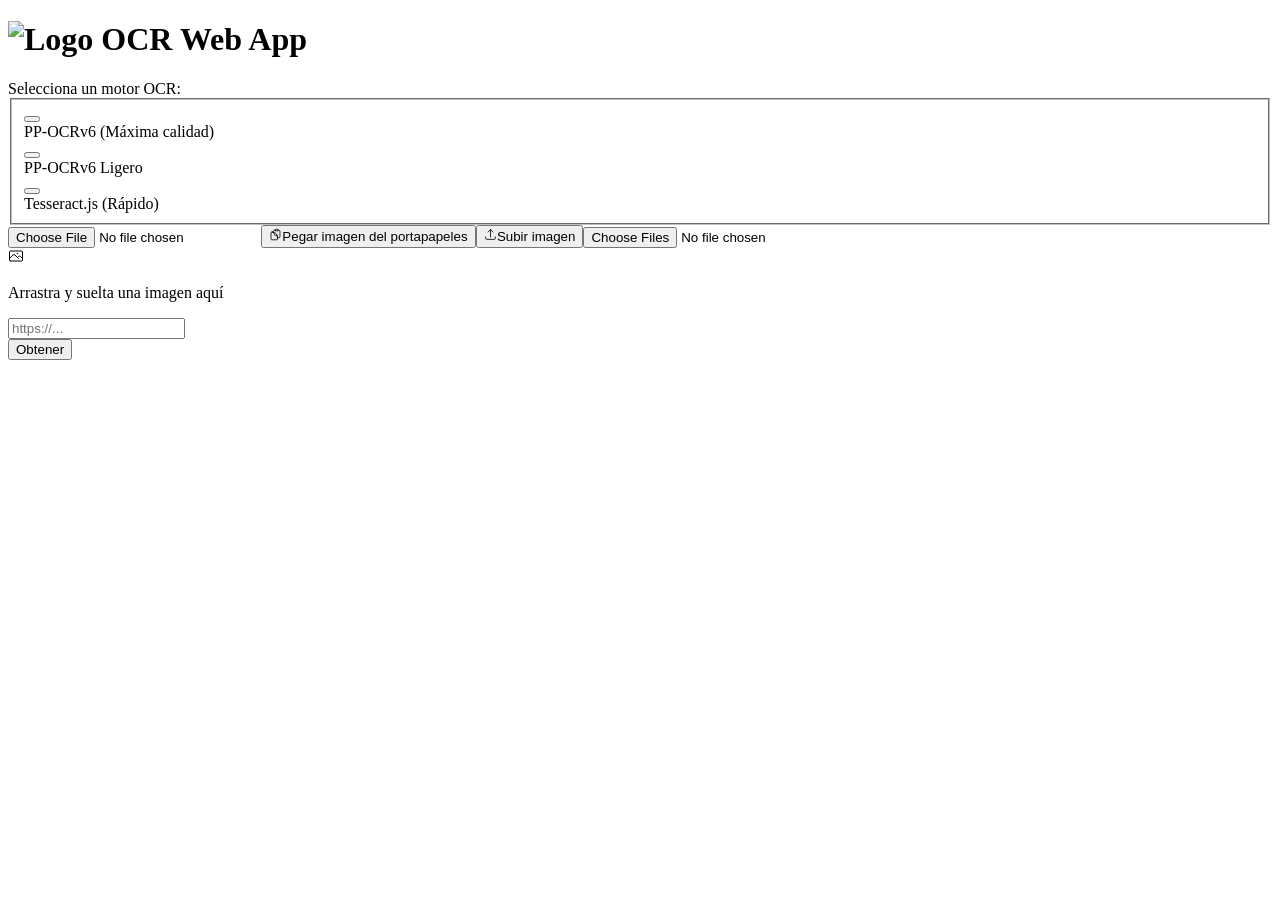
==== index.html @ 17b3560b "Update from https://github.com/abdell1999/ocr-web/commit/288d701971bbf01f6729f2c7553859d3b3ac3033" ====
<!DOCTYPE html><html  lang="es-ES" dir="ltr"><head><meta charset="utf-8"><meta name="viewport" content="width=device-width, initial-scale=1"><title>OCR Web App</title><script type="importmap">{"imports":{"#entry":"/ocr-web-public/_nuxt/Cq73gGht.js"}}</script><style id="nuxt-ui-colors">@layer theme {
  :root, :host {
  --ui-color-primary-50: var(--color-green-50, oklch(98.2% 0.018 155.826));
  --ui-color-primary-100: var(--color-green-100, oklch(96.2% 0.044 156.743));
  --ui-color-primary-200: var(--color-green-200, oklch(92.5% 0.084 155.995));
  --ui-color-primary-300: var(--color-green-300, oklch(87.1% 0.15 154.449));
  --ui-color-primary-400: var(--color-green-400, oklch(79.2% 0.209 151.711));
  --ui-color-primary-500: var(--color-green-500, oklch(72.3% 0.219 149.579));
  --ui-color-primary-600: var(--color-green-600, oklch(62.7% 0.194 149.214));
  --ui-color-primary-700: var(--color-green-700, oklch(52.7% 0.154 150.069));
  --ui-color-primary-800: var(--color-green-800, oklch(44.8% 0.119 151.328));
  --ui-color-primary-900: var(--color-green-900, oklch(39.3% 0.095 152.535));
  --ui-color-primary-950: var(--color-green-950, oklch(26.6% 0.065 152.934));
  --ui-color-secondary-50: var(--color-blue-50, oklch(97% 0.014 254.604));
  --ui-color-secondary-100: var(--color-blue-100, oklch(93.2% 0.032 255.585));
  --ui-color-secondary-200: var(--color-blue-200, oklch(88.2% 0.059 254.128));
  --ui-color-secondary-300: var(--color-blue-300, oklch(80.9% 0.105 251.813));
  --ui-color-secondary-400: var(--color-blue-400, oklch(70.7% 0.165 254.624));
  --ui-color-secondary-500: var(--color-blue-500, oklch(62.3% 0.214 259.815));
  --ui-color-secondary-600: var(--color-blue-600, oklch(54.6% 0.245 262.881));
  --ui-color-secondary-700: var(--color-blue-700, oklch(48.8% 0.243 264.376));
  --ui-color-secondary-800: var(--color-blue-800, oklch(42.4% 0.199 265.638));
  --ui-color-secondary-900: var(--color-blue-900, oklch(37.9% 0.146 265.522));
  --ui-color-secondary-950: var(--color-blue-950, oklch(28.2% 0.091 267.935));
  --ui-color-success-50: var(--color-green-50, oklch(98.2% 0.018 155.826));
  --ui-color-success-100: var(--color-green-100, oklch(96.2% 0.044 156.743));
  --ui-color-success-200: var(--color-green-200, oklch(92.5% 0.084 155.995));
  --ui-color-success-300: var(--color-green-300, oklch(87.1% 0.15 154.449));
  --ui-color-success-400: var(--color-green-400, oklch(79.2% 0.209 151.711));
  --ui-color-success-500: var(--color-green-500, oklch(72.3% 0.219 149.579));
  --ui-color-success-600: var(--color-green-600, oklch(62.7% 0.194 149.214));
  --ui-color-success-700: var(--color-green-700, oklch(52.7% 0.154 150.069));
  --ui-color-success-800: var(--color-green-800, oklch(44.8% 0.119 151.328));
  --ui-color-success-900: var(--color-green-900, oklch(39.3% 0.095 152.535));
  --ui-color-success-950: var(--color-green-950, oklch(26.6% 0.065 152.934));
  --ui-color-info-50: var(--color-blue-50, oklch(97% 0.014 254.604));
  --ui-color-info-100: var(--color-blue-100, oklch(93.2% 0.032 255.585));
  --ui-color-info-200: var(--color-blue-200, oklch(88.2% 0.059 254.128));
  --ui-color-info-300: var(--color-blue-300, oklch(80.9% 0.105 251.813));
  --ui-color-info-400: var(--color-blue-400, oklch(70.7% 0.165 254.624));
  --ui-color-info-500: var(--color-blue-500, oklch(62.3% 0.214 259.815));
  --ui-color-info-600: var(--color-blue-600, oklch(54.6% 0.245 262.881));
  --ui-color-info-700: var(--color-blue-700, oklch(48.8% 0.243 264.376));
  --ui-color-info-800: var(--color-blue-800, oklch(42.4% 0.199 265.638));
  --ui-color-info-900: var(--color-blue-900, oklch(37.9% 0.146 265.522));
  --ui-color-info-950: var(--color-blue-950, oklch(28.2% 0.091 267.935));
  --ui-color-warning-50: var(--color-yellow-50, oklch(98.7% 0.026 102.212));
  --ui-color-warning-100: var(--color-yellow-100, oklch(97.3% 0.071 103.193));
  --ui-color-warning-200: var(--color-yellow-200, oklch(94.5% 0.129 101.54));
  --ui-color-warning-300: var(--color-yellow-300, oklch(90.5% 0.182 98.111));
  --ui-color-warning-400: var(--color-yellow-400, oklch(85.2% 0.199 91.936));
  --ui-color-warning-500: var(--color-yellow-500, oklch(79.5% 0.184 86.047));
  --ui-color-warning-600: var(--color-yellow-600, oklch(68.1% 0.162 75.834));
  --ui-color-warning-700: var(--color-yellow-700, oklch(55.4% 0.135 66.442));
  --ui-color-warning-800: var(--color-yellow-800, oklch(47.6% 0.114 61.907));
  --ui-color-warning-900: var(--color-yellow-900, oklch(42.1% 0.095 57.708));
  --ui-color-warning-950: var(--color-yellow-950, oklch(28.6% 0.066 53.813));
  --ui-color-error-50: var(--color-red-50, oklch(97.1% 0.013 17.38));
  --ui-color-error-100: var(--color-red-100, oklch(93.6% 0.032 17.717));
  --ui-color-error-200: var(--color-red-200, oklch(88.5% 0.062 18.334));
  --ui-color-error-300: var(--color-red-300, oklch(80.8% 0.114 19.571));
  --ui-color-error-400: var(--color-red-400, oklch(70.4% 0.191 22.216));
  --ui-color-error-500: var(--color-red-500, oklch(63.7% 0.237 25.331));
  --ui-color-error-600: var(--color-red-600, oklch(57.7% 0.245 27.325));
  --ui-color-error-700: var(--color-red-700, oklch(50.5% 0.213 27.518));
  --ui-color-error-800: var(--color-red-800, oklch(44.4% 0.177 26.899));
  --ui-color-error-900: var(--color-red-900, oklch(39.6% 0.141 25.723));
  --ui-color-error-950: var(--color-red-950, oklch(25.8% 0.092 26.042));
  --ui-color-neutral-50: var(--color-slate-50, oklch(98.4% 0.003 247.858));
  --ui-color-neutral-100: var(--color-slate-100, oklch(96.8% 0.007 247.896));
  --ui-color-neutral-200: var(--color-slate-200, oklch(92.9% 0.013 255.508));
  --ui-color-neutral-300: var(--color-slate-300, oklch(86.9% 0.022 252.894));
  --ui-color-neutral-400: var(--color-slate-400, oklch(70.4% 0.04 256.788));
  --ui-color-neutral-500: var(--color-slate-500, oklch(55.4% 0.046 257.417));
  --ui-color-neutral-600: var(--color-slate-600, oklch(44.6% 0.043 257.281));
  --ui-color-neutral-700: var(--color-slate-700, oklch(37.2% 0.044 257.287));
  --ui-color-neutral-800: var(--color-slate-800, oklch(27.9% 0.041 260.031));
  --ui-color-neutral-900: var(--color-slate-900, oklch(20.8% 0.042 265.755));
  --ui-color-neutral-950: var(--color-slate-950, oklch(12.9% 0.042 264.695));
  }
  :root, :host, .light {
  --ui-primary: var(--ui-color-primary-500);
  --ui-secondary: var(--ui-color-secondary-500);
  --ui-success: var(--ui-color-success-500);
  --ui-info: var(--ui-color-info-500);
  --ui-warning: var(--ui-color-warning-500);
  --ui-error: var(--ui-color-error-500);
  }
  .dark {
  --ui-primary: var(--ui-color-primary-400);
  --ui-secondary: var(--ui-color-secondary-400);
  --ui-success: var(--ui-color-success-400);
  --ui-info: var(--ui-color-info-400);
  --ui-warning: var(--ui-color-warning-400);
  --ui-error: var(--ui-color-error-400);
  }
}</style><link rel="stylesheet" href="/ocr-web-public/_nuxt/entry.HiDneKQ0.css" crossorigin><style>@layer base {:where(.i-heroicons\:arrow-up-tray){display:inline-block;width:1em;height:1em;background-color:currentColor;-webkit-mask-image:var(--svg);mask-image:var(--svg);-webkit-mask-repeat:no-repeat;mask-repeat:no-repeat;-webkit-mask-size:100% 100%;mask-size:100% 100%;--svg:url("data:image/svg+xml,%3Csvg xmlns='http://www.w3.org/2000/svg' viewBox='0 0 24 24' width='24' height='24'%3E%3Cpath fill='none' stroke='black' stroke-linecap='round' stroke-linejoin='round' stroke-width='1.5' d='M3 16.5v2.25A2.25 2.25 0 0 0 5.25 21h13.5A2.25 2.25 0 0 0 21 18.75V16.5m-13.5-9L12 3m0 0l4.5 4.5M12 3v13.5'/%3E%3C/svg%3E")}:where(.i-heroicons\:clipboard-document){display:inline-block;width:1em;height:1em;background-color:currentColor;-webkit-mask-image:var(--svg);mask-image:var(--svg);-webkit-mask-repeat:no-repeat;mask-repeat:no-repeat;-webkit-mask-size:100% 100%;mask-size:100% 100%;--svg:url("data:image/svg+xml,%3Csvg xmlns='http://www.w3.org/2000/svg' viewBox='0 0 24 24' width='24' height='24'%3E%3Cpath fill='none' stroke='black' stroke-linecap='round' stroke-linejoin='round' stroke-width='1.5' d='M8.25 7.5V6.108c0-1.135.845-2.098 1.976-2.192q.56-.045 1.124-.08M15.75 18H18a2.25 2.25 0 0 0 2.25-2.25V6.108c0-1.135-.845-2.098-1.976-2.192a48 48 0 0 0-1.123-.08M15.75 18.75v-1.875a3.375 3.375 0 0 0-3.375-3.375h-1.5a1.125 1.125 0 0 1-1.125-1.125v-1.5A3.375 3.375 0 0 0 6.375 7.5H5.25m11.9-3.664A2.25 2.25 0 0 0 15 2.25h-1.5a2.25 2.25 0 0 0-2.15 1.586m5.8 0q.099.316.1.664v.75h-6V4.5q.001-.348.1-.664M6.75 7.5H4.875c-.621 0-1.125.504-1.125 1.125v12c0 .621.504 1.125 1.125 1.125h9.75c.621 0 1.125-.504 1.125-1.125V16.5a9 9 0 0 0-9-9'/%3E%3C/svg%3E")}:where(.i-heroicons\:photo){display:inline-block;width:1em;height:1em;background-color:currentColor;-webkit-mask-image:var(--svg);mask-image:var(--svg);-webkit-mask-repeat:no-repeat;mask-repeat:no-repeat;-webkit-mask-size:100% 100%;mask-size:100% 100%;--svg:url("data:image/svg+xml,%3Csvg xmlns='http://www.w3.org/2000/svg' viewBox='0 0 24 24' width='24' height='24'%3E%3Cpath fill='none' stroke='black' stroke-linecap='round' stroke-linejoin='round' stroke-width='1.5' d='m2.25 15.75l5.159-5.159a2.25 2.25 0 0 1 3.182 0l5.159 5.159m-1.5-1.5l1.409-1.409a2.25 2.25 0 0 1 3.182 0l2.909 2.909m-18 3.75h16.5a1.5 1.5 0 0 0 1.5-1.5V6a1.5 1.5 0 0 0-1.5-1.5H3.75A1.5 1.5 0 0 0 2.25 6v12a1.5 1.5 0 0 0 1.5 1.5m10.5-11.25h.008v.008h-.008zm.375 0a.375.375 0 1 1-.75 0a.375.375 0 0 1 .75 0'/%3E%3C/svg%3E")}}</style><link rel="preload" as="fetch" crossorigin="anonymous" href="/ocr-web-public/_payload.json?_b=82bf85e3-f206-4c49-b648-7a4a2a0f5233"><link rel="modulepreload" as="script" crossorigin href="/ocr-web-public/_nuxt/Cq73gGht.js"><link rel="modulepreload" as="script" crossorigin href="/ocr-web-public/_nuxt/D2-Bz85G.js"><link rel="modulepreload" as="script" crossorigin href="/ocr-web-public/_nuxt/BePqDtZM.js"><link rel="modulepreload" as="script" crossorigin href="/ocr-web-public/_nuxt/eaDoUSJw.js"><link rel="modulepreload" as="script" crossorigin href="/ocr-web-public/_nuxt/C0FnF6B9.js"><link rel="modulepreload" as="script" crossorigin href="/ocr-web-public/_nuxt/DvbIxpNN.js"><link rel="modulepreload" as="script" crossorigin href="/ocr-web-public/_nuxt/Cii4BlCu.js"><link rel="modulepreload" as="script" crossorigin href="/ocr-web-public/_nuxt/PB6IDztH.js"><link rel="modulepreload" as="script" crossorigin href="/ocr-web-public/_nuxt/BtoM5-1T.js"><link rel="modulepreload" as="script" crossorigin href="/ocr-web-public/_nuxt/Bc5gin-v.js"><link rel="modulepreload" as="script" crossorigin href="/ocr-web-public/_nuxt/CXGaS_dF.js"><link rel="modulepreload" as="script" crossorigin href="/ocr-web-public/_nuxt/Calxo17-.js"><link rel="modulepreload" as="script" crossorigin href="/ocr-web-public/_nuxt/DeAyeWXD.js"><link rel="modulepreload" as="script" crossorigin href="/ocr-web-public/_nuxt/Bd-dz0xI.js"><link rel="modulepreload" as="script" crossorigin href="/ocr-web-public/_nuxt/BspV3ws1.js"><link rel="modulepreload" as="script" crossorigin href="/ocr-web-public/_nuxt/BpyJS998.js"><script type="module" src="/ocr-web-public/_nuxt/Cq73gGht.js" crossorigin></script><link rel="prefetch" as="script" crossorigin href="/ocr-web-public/_nuxt/Bd17z0YL.js"><link rel="prefetch" as="script" crossorigin href="/ocr-web-public/_nuxt/sedZ4vvO.js"><link rel="prefetch" as="script" crossorigin href="/ocr-web-public/_nuxt/BDNMzG2s.js"><link rel="prefetch" as="script" crossorigin href="/ocr-web-public/_nuxt/DJ9-eot_.js"><link rel="prefetch" as="script" crossorigin href="/ocr-web-public/_nuxt/Dd1vPuSX.js"><link rel="prefetch" as="script" crossorigin href="/ocr-web-public/_nuxt/BLd0i6Uh.js"><meta name="theme-color" content="#ffffff" media="(prefers-color-scheme: light)"><meta name="theme-color" content="#111827" media="(prefers-color-scheme: dark)"><link rel="icon" type="image/x-icon" href="/ocr-web-public/favicon.ico"><meta property="og:title" content="OCR Web App - Free Client-Side OCR"><meta name="description" content="Extract text from images locally in your browser. Supports multiple languages, Tesseract.js, and PaddleOCR. No data ever leaves your device."><meta property="og:description" content="Extract text from images locally in your browser. Supports multiple languages, Tesseract.js, and PaddleOCR. Privacy-focused OCR tool."><meta property="og:image" content="/pwa-512x512.png"><meta name="twitter:card" content="summary_large_image"><link rel="manifest" href="/ocr-web-public/manifest.webmanifest"><script>"use strict";(()=>{const o=window,e=document.documentElement,c=["dark","light"],s=getStorageValue("localStorage","nuxt-color-mode")||"system";let r=s==="system"?f():s;const l=e.getAttribute("data-color-mode-forced");l&&(r=l),i(r),o["__NUXT_COLOR_MODE__"]={preference:s,value:r,getColorScheme:f,addColorScheme:i,removeColorScheme:d};function i(t){const a=""+t+"",n="";e.classList?e.classList.add(a):e.className+=" "+a,n&&e.setAttribute("data-"+n,t)}function d(t){const a=""+t+"",n="";e.classList?e.classList.remove(a):e.className=e.className.replace(new RegExp(a,"g"),""),n&&e.removeAttribute("data-"+n)}function u(t){return o.matchMedia("(prefers-color-scheme"+t+")")}function f(){if(o.matchMedia&&u("").media!=="not all"){for(const t of c)if(u(":"+t).matches)return t}return"light"}})();function getStorageValue(o,e){switch(o){case"localStorage":try{return window.localStorage.getItem(e)}catch{return null}case"sessionStorage":try{return window.sessionStorage.getItem(e)}catch{return null}case"cookie":try{return getCookie(e)}catch{return null}default:return null}}function getCookie(o){const c=("; "+window.document.cookie).split("; "+o+"=");if(c.length===2){const s=c.pop();return s?s.split(";").shift():null}}</script></head><body><div id="__nuxt" class="isolate"><!--[--><!--[--><!--[--><!--[--><!--[--><!----><div class="sr-only"><div role="status" aria-live="polite" aria-atomic="true" data-testid="live-polite"></div><div role="alert" aria-live="assertive" aria-atomic="true" data-testid="live-assertive"></div></div><div class="min-h-screen bg-white dark:bg-gray-900 text-gray-900 dark:text-white transition-colors duration-200"><header class="border-b border-gray-200 dark:border-gray-800"><div class="w-full max-w-(--ui-container) mx-auto px-4 sm:px-6 lg:px-8 h-16 flex items-center justify-between"><!--[--><h1 class="text-xl font-bold flex items-center gap-2"><img src="/ocr-web-public/favicon.ico" alt="Logo" class="w-6 h-6 object-contain"> OCR Web App</h1><div class="flex items-center gap-2"><span></span><!--[--><div class="w-8 h-8"></div><!--]--></div><!--]--></div></header><main class="py-8"><div class="w-full px-4 sm:px-6 lg:px-8 max-w-3xl mx-auto"><!--[--><!--[--><div class="space-y-6"><div data-slot="root" class="rounded-lg overflow-hidden bg-default ring ring-default divide-y divide-default"><!----><div data-slot="body" class="p-4 sm:p-6"><!--[--><div class="flex flex-col gap-4 mb-4"><div><label id="ocr-engine-label" class="block text-sm font-medium mb-1">Selecciona un motor OCR:</label><div id="v-1-0" data-slot="root" class="relative" aria-labelledby="ocr-engine-label" tabindex="-1" data-orientation="vertical" dir="ltr" style="outline:none;" role="radiogroup" aria-orientation="vertical" aria-required="false"><!--[--><fieldset data-slot="fieldset" class="flex gap-x-2 flex-col gap-y-1"><!----><!--[--><div data-slot="item" class="flex items-start flex-row text-sm"><div data-slot="container" class="flex items-center h-5"><!--[--><button id="v-1-0:ppocr-small" role="radio" type="button" aria-checked="true" data-state="checked" value="ppocr-small" data-reka-collection-item tabindex="-1" data-orientation="vertical" data-active data-slot="base" class="rounded-full ring ring-inset ring-accented overflow-hidden focus-visible:outline-3 outline-primary/25 focus-visible:ring-primary size-4"><!--[--><!--[--><span data-state="checked" data-slot="indicator" class="flex items-center justify-center size-full after:bg-default after:rounded-full bg-primary after:size-1.5"><!--[--><!--]--></span><!--]--><!--]--></button><!--v-if--><!--]--></div><div data-slot="wrapper" class="w-full ms-2"><label for="v-1-0:ppocr-small" data-slot="label" class="block font-medium text-default"><!--[--><!--[-->PP-OCRv6 (Máxima calidad)<!--]--><!--]--></label><!----></div></div><div data-slot="item" class="flex items-start flex-row text-sm"><div data-slot="container" class="flex items-center h-5"><!--[--><button id="v-1-0:ppocr-tiny" role="radio" type="button" aria-checked="false" data-state="unchecked" value="ppocr-tiny" data-reka-collection-item tabindex="-1" data-orientation="vertical" data-slot="base" class="rounded-full ring ring-inset ring-accented overflow-hidden focus-visible:outline-3 outline-primary/25 focus-visible:ring-primary size-4"><!--[--><!--[--><!----><!--]--><!--]--></button><!--v-if--><!--]--></div><div data-slot="wrapper" class="w-full ms-2"><label for="v-1-0:ppocr-tiny" data-slot="label" class="block font-medium text-default"><!--[--><!--[-->PP-OCRv6 Ligero<!--]--><!--]--></label><!----></div></div><div data-slot="item" class="flex items-start flex-row text-sm"><div data-slot="container" class="flex items-center h-5"><!--[--><button id="v-1-0:tesseract" role="radio" type="button" aria-checked="false" data-state="unchecked" value="tesseract" data-reka-collection-item tabindex="-1" data-orientation="vertical" data-slot="base" class="rounded-full ring ring-inset ring-accented overflow-hidden focus-visible:outline-3 outline-primary/25 focus-visible:ring-primary size-4"><!--[--><!--[--><!----><!--]--><!--]--></button><!--v-if--><!--]--></div><div data-slot="wrapper" class="w-full ms-2"><label for="v-1-0:tesseract" data-slot="label" class="block font-medium text-default"><!--[--><!--[-->Tesseract.js (Rápido)<!--]--><!--]--></label><!----></div></div><!--]--></fieldset><!--]--><!--v-if--></div><!----></div><!----></div><div class="flex flex-col gap-4"><div class="flex flex-wrap gap-2"><span></span><input type="file" class="hidden" accept="image/*" capture="environment" tabindex="-1" aria-hidden="true"><button type="button" data-slot="base" class="rounded-md font-medium inline-flex items-center disabled:cursor-not-allowed aria-disabled:cursor-not-allowed disabled:opacity-75 aria-disabled:opacity-75 transition-colors px-2.5 py-1.5 text-sm gap-1.5 text-inverted bg-primary hover:bg-primary/75 active:bg-primary/75 disabled:bg-primary aria-disabled:bg-primary outline-primary/25 focus-visible:outline-3"><!--[--><!--[--><span class="iconify i-heroicons:clipboard-document shrink-0 size-5" aria-hidden="true" style="" data-slot="leadingIcon"></span><!--]--><!--[-->Pegar imagen del portapapeles<!--]--><!--[--><!----><!--]--><!--]--></button><button type="button" data-slot="base" class="rounded-md font-medium inline-flex items-center disabled:cursor-not-allowed aria-disabled:cursor-not-allowed disabled:opacity-75 aria-disabled:opacity-75 transition-colors px-2.5 py-1.5 text-sm gap-1.5"><!--[--><!--[--><span class="iconify i-heroicons:arrow-up-tray shrink-0 size-5" aria-hidden="true" style="" data-slot="leadingIcon"></span><!--]--><!--[-->Subir imagen<!--]--><!--[--><!----><!--]--><!--]--></button><input type="file" data-testid="file-input" class="hidden" accept="image/*,application/pdf" multiple></div><div class="border-2 border-dashed border-gray-300 dark:border-gray-700 rounded-lg p-8 text-center cursor-pointer transition-colors hover:border-primary-500" role="button" tabindex="0"><div class="text-gray-500 dark:text-gray-400"><span class="iconify i-heroicons:photo w-12 h-12 mx-auto mb-2 text-gray-400" aria-hidden="true" style=""></span><p>Arrastra y suelta una imagen aquí</p></div></div><div class="flex gap-2 mt-4"><div data-slot="root" class="relative inline-flex items-center flex-1"><input type="url" value placeholder="https://..." class="w-full rounded-md border-0 appearance-none placeholder:text-dimmed disabled:cursor-not-allowed disabled:opacity-75 transition-colors px-2.5 py-1.5 text-base/5 gap-1.5 text-highlighted bg-default ring ring-inset ring-accented outline-primary/25 focus-visible:outline-3 focus-visible:ring-primary md:text-sm" autocomplete="off" aria-label="URL de la imagen" data-slot="base"><!--[--><!--]--><!----><!----></div><button type="button" data-slot="base" class="rounded-md font-medium inline-flex items-center disabled:cursor-not-allowed aria-disabled:cursor-not-allowed disabled:opacity-75 aria-disabled:opacity-75 transition-colors px-2.5 py-1.5 text-sm gap-1.5 text-inverted bg-primary hover:bg-primary/75 active:bg-primary/75 disabled:bg-primary aria-disabled:bg-primary outline-primary/25 focus-visible:outline-3"><!--[--><!--[--><!----><!--]--><!--[-->Obtener<!--]--><!--[--><!----><!--]--><!--]--></button></div><!----></div><!----><!--]--></div><!----></div><!----><!----><span></span><!----><!--[--><!----><!----><!--v-if--><!--]--><!--[--><!----><!----><!--v-if--><!--]--></div><!--]--><!--]--></div></main></div><!--]--><!--]--><!--[--><!--]--><!--v-if--><!--]--><!--[--><!--]--><!--]--><!--]--></div><div id="teleports"></div><script>window.__NUXT__={};window.__NUXT__.config={public:{i18n:{baseUrl:"",defaultLocale:"es",rootRedirect:"",redirectStatusCode:302,skipSettingLocaleOnNavigate:false,locales:[{code:"en",language:"en-US",domains:[],defaultForDomains:[]},{code:"es",language:"es-ES",domains:[],defaultForDomains:[]},{code:"ja",language:"ja-JP",domains:[],defaultForDomains:[]},{code:"fr",language:"fr-FR",domains:[],defaultForDomains:[]},{code:"de",language:"de-DE",domains:[],defaultForDomains:[]},{code:"zh",language:"zh-CN",domains:[],defaultForDomains:[]}],detectBrowserLanguage:{alwaysRedirect:false,cookieCrossOrigin:false,cookieDomain:"",cookieKey:"i18n_redirected",cookieSecure:false,fallbackLocale:"",redirectOn:"root",useCookie:true},experimental:{localeDetector:"",typedPages:true,typedOptionsAndMessages:false,alternateLinkCanonicalQueries:true,devCache:false,cacheLifetime:"",stripMessagesPayload:false,preload:false,strictSeo:false,nitroContextDetection:true,httpCacheDuration:10,compactRoutes:false,prerenderMessages:false,optimizeMessageBundling:true},domainLocales:{en:{domain:""},es:{domain:""},ja:{domain:""},fr:{domain:""},de:{domain:""},zh:{domain:""}}}},app:{baseURL:"/ocr-web-public/",buildId:"82bf85e3-f206-4c49-b648-7a4a2a0f5233",buildAssetsDir:"/_nuxt/",cdnURL:""}}</script><script type="application/json" data-nuxt-data="nuxt-app" data-ssr="true" id="__NUXT_DATA__" data-src="/ocr-web-public/_payload.json?_b=82bf85e3-f206-4c49-b648-7a4a2a0f5233">[{"state":1,"once":22,"_errors":23,"serverRendered":5,"path":25,"prerenderedAt":26},["Reactive",2],{"$scolor-mode":3,"$si18n:cached-locale-configs":7,"$si18n:resolved-locale":20,"$stoasts":21},{"preference":4,"value":4,"unknown":5,"forced":6},"system",true,false,{"en":8,"es":10,"ja":12,"fr":14,"de":16,"zh":18},{"fallbacks":9,"cacheable":5},[],{"fallbacks":11,"cacheable":5},[],{"fallbacks":13,"cacheable":5},[],{"fallbacks":15,"cacheable":5},[],{"fallbacks":17,"cacheable":5},[],{"fallbacks":19,"cacheable":5},[],"",[],["Set"],["ShallowReactive",24],{},"\u002F",1793872202369]</script></body></html>
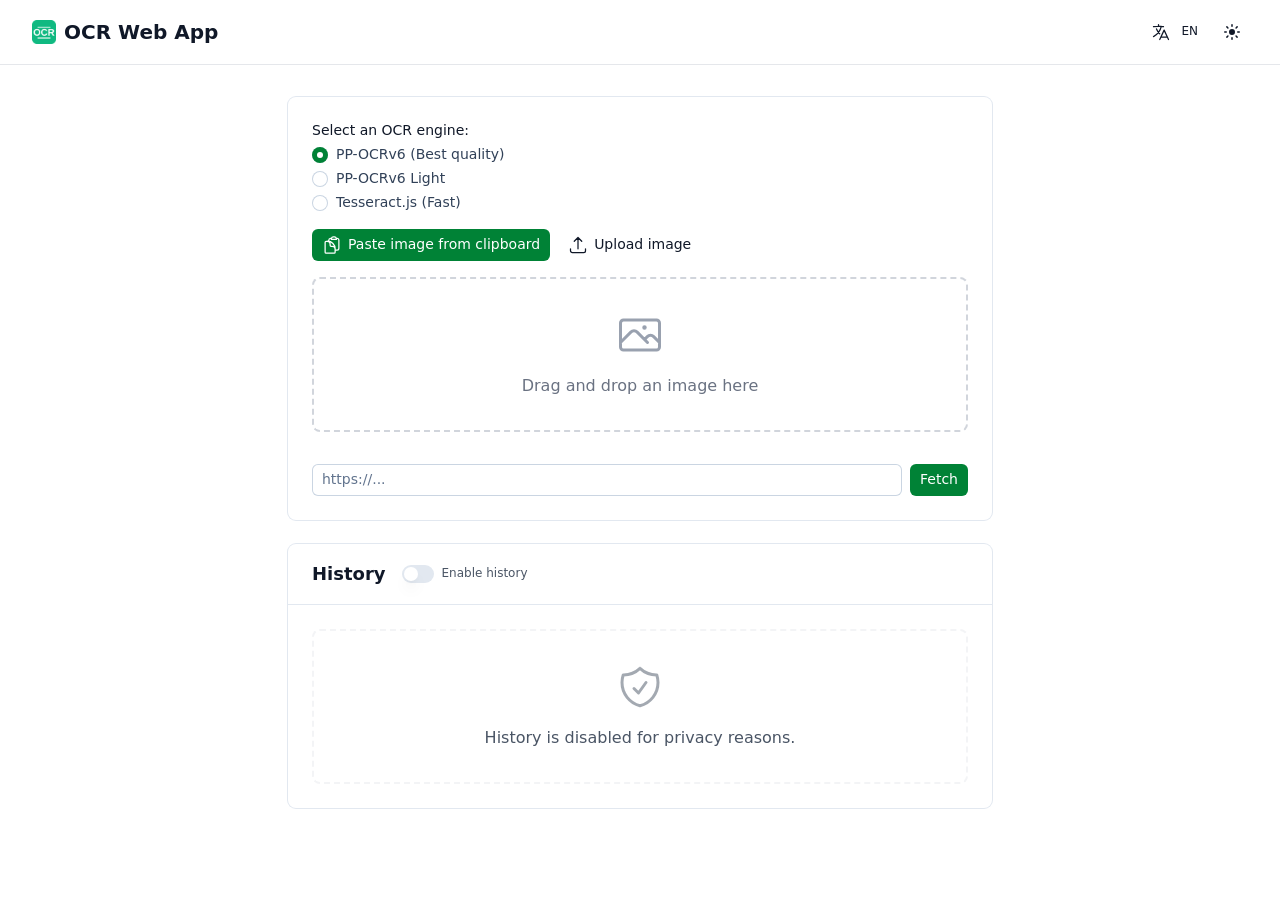
==== commit 98c8ac87: "Update from https://github.com/abdell1999/ocr-web/commit/0ac9cb4c89f526655e018e7eceaf59ec4b122bca" ====
--- a/index.html
+++ b/index.html
@@ -1,4 +1,4 @@
-<!DOCTYPE html><html  lang="es-ES" dir="ltr"><head><meta charset="utf-8"><meta name="viewport" content="width=device-width, initial-scale=1"><title>OCR Web App</title><script type="importmap">{"imports":{"#entry":"/ocr-web-public/_nuxt/Cq73gGht.js"}}</script><style id="nuxt-ui-colors">@layer theme {
+<!DOCTYPE html><html  lang="es-ES" dir="ltr"><head><meta charset="utf-8"><meta name="viewport" content="width=device-width, initial-scale=1"><title>OCR Web App</title><script type="importmap">{"imports":{"#entry":"/_nuxt/B3r_DJRB.js"}}</script><style id="nuxt-ui-colors">@layer theme {
   :root, :host {
   --ui-color-primary-50: var(--color-green-50, oklch(98.2% 0.018 155.826));
   --ui-color-primary-100: var(--color-green-100, oklch(96.2% 0.044 156.743));
@@ -94,4 +94,4 @@
   --ui-warning: var(--ui-color-warning-400);
   --ui-error: var(--ui-color-error-400);
   }
-}</style><link rel="stylesheet" href="/ocr-web-public/_nuxt/entry.HiDneKQ0.css" crossorigin><style>@layer base {:where(.i-heroicons\:arrow-up-tray){display:inline-block;width:1em;height:1em;background-color:currentColor;-webkit-mask-image:var(--svg);mask-image:var(--svg);-webkit-mask-repeat:no-repeat;mask-repeat:no-repeat;-webkit-mask-size:100% 100%;mask-size:100% 100%;--svg:url("data:image/svg+xml,%3Csvg xmlns='http://www.w3.org/2000/svg' viewBox='0 0 24 24' width='24' height='24'%3E%3Cpath fill='none' stroke='black' stroke-linecap='round' stroke-linejoin='round' stroke-width='1.5' d='M3 16.5v2.25A2.25 2.25 0 0 0 5.25 21h13.5A2.25 2.25 0 0 0 21 18.75V16.5m-13.5-9L12 3m0 0l4.5 4.5M12 3v13.5'/%3E%3C/svg%3E")}:where(.i-heroicons\:clipboard-document){display:inline-block;width:1em;height:1em;background-color:currentColor;-webkit-mask-image:var(--svg);mask-image:var(--svg);-webkit-mask-repeat:no-repeat;mask-repeat:no-repeat;-webkit-mask-size:100% 100%;mask-size:100% 100%;--svg:url("data:image/svg+xml,%3Csvg xmlns='http://www.w3.org/2000/svg' viewBox='0 0 24 24' width='24' height='24'%3E%3Cpath fill='none' stroke='black' stroke-linecap='round' stroke-linejoin='round' stroke-width='1.5' d='M8.25 7.5V6.108c0-1.135.845-2.098 1.976-2.192q.56-.045 1.124-.08M15.75 18H18a2.25 2.25 0 0 0 2.25-2.25V6.108c0-1.135-.845-2.098-1.976-2.192a48 48 0 0 0-1.123-.08M15.75 18.75v-1.875a3.375 3.375 0 0 0-3.375-3.375h-1.5a1.125 1.125 0 0 1-1.125-1.125v-1.5A3.375 3.375 0 0 0 6.375 7.5H5.25m11.9-3.664A2.25 2.25 0 0 0 15 2.25h-1.5a2.25 2.25 0 0 0-2.15 1.586m5.8 0q.099.316.1.664v.75h-6V4.5q.001-.348.1-.664M6.75 7.5H4.875c-.621 0-1.125.504-1.125 1.125v12c0 .621.504 1.125 1.125 1.125h9.75c.621 0 1.125-.504 1.125-1.125V16.5a9 9 0 0 0-9-9'/%3E%3C/svg%3E")}:where(.i-heroicons\:photo){display:inline-block;width:1em;height:1em;background-color:currentColor;-webkit-mask-image:var(--svg);mask-image:var(--svg);-webkit-mask-repeat:no-repeat;mask-repeat:no-repeat;-webkit-mask-size:100% 100%;mask-size:100% 100%;--svg:url("data:image/svg+xml,%3Csvg xmlns='http://www.w3.org/2000/svg' viewBox='0 0 24 24' width='24' height='24'%3E%3Cpath fill='none' stroke='black' stroke-linecap='round' stroke-linejoin='round' stroke-width='1.5' d='m2.25 15.75l5.159-5.159a2.25 2.25 0 0 1 3.182 0l5.159 5.159m-1.5-1.5l1.409-1.409a2.25 2.25 0 0 1 3.182 0l2.909 2.909m-18 3.75h16.5a1.5 1.5 0 0 0 1.5-1.5V6a1.5 1.5 0 0 0-1.5-1.5H3.75A1.5 1.5 0 0 0 2.25 6v12a1.5 1.5 0 0 0 1.5 1.5m10.5-11.25h.008v.008h-.008zm.375 0a.375.375 0 1 1-.75 0a.375.375 0 0 1 .75 0'/%3E%3C/svg%3E")}}</style><link rel="preload" as="fetch" crossorigin="anonymous" href="/ocr-web-public/_payload.json?_b=82bf85e3-f206-4c49-b648-7a4a2a0f5233"><link rel="modulepreload" as="script" crossorigin href="/ocr-web-public/_nuxt/Cq73gGht.js"><link rel="modulepreload" as="script" crossorigin href="/ocr-web-public/_nuxt/D2-Bz85G.js"><link rel="modulepreload" as="script" crossorigin href="/ocr-web-public/_nuxt/BePqDtZM.js"><link rel="modulepreload" as="script" crossorigin href="/ocr-web-public/_nuxt/eaDoUSJw.js"><link rel="modulepreload" as="script" crossorigin href="/ocr-web-public/_nuxt/C0FnF6B9.js"><link rel="modulepreload" as="script" crossorigin href="/ocr-web-public/_nuxt/DvbIxpNN.js"><link rel="modulepreload" as="script" crossorigin href="/ocr-web-public/_nuxt/Cii4BlCu.js"><link rel="modulepreload" as="script" crossorigin href="/ocr-web-public/_nuxt/PB6IDztH.js"><link rel="modulepreload" as="script" crossorigin href="/ocr-web-public/_nuxt/BtoM5-1T.js"><link rel="modulepreload" as="script" crossorigin href="/ocr-web-public/_nuxt/Bc5gin-v.js"><link rel="modulepreload" as="script" crossorigin href="/ocr-web-public/_nuxt/CXGaS_dF.js"><link rel="modulepreload" as="script" crossorigin href="/ocr-web-public/_nuxt/Calxo17-.js"><link rel="modulepreload" as="script" crossorigin href="/ocr-web-public/_nuxt/DeAyeWXD.js"><link rel="modulepreload" as="script" crossorigin href="/ocr-web-public/_nuxt/Bd-dz0xI.js"><link rel="modulepreload" as="script" crossorigin href="/ocr-web-public/_nuxt/BspV3ws1.js"><link rel="modulepreload" as="script" crossorigin href="/ocr-web-public/_nuxt/BpyJS998.js"><script type="module" src="/ocr-web-public/_nuxt/Cq73gGht.js" crossorigin></script><link rel="prefetch" as="script" crossorigin href="/ocr-web-public/_nuxt/Bd17z0YL.js"><link rel="prefetch" as="script" crossorigin href="/ocr-web-public/_nuxt/sedZ4vvO.js"><link rel="prefetch" as="script" crossorigin href="/ocr-web-public/_nuxt/BDNMzG2s.js"><link rel="prefetch" as="script" crossorigin href="/ocr-web-public/_nuxt/DJ9-eot_.js"><link rel="prefetch" as="script" crossorigin href="/ocr-web-public/_nuxt/Dd1vPuSX.js"><link rel="prefetch" as="script" crossorigin href="/ocr-web-public/_nuxt/BLd0i6Uh.js"><meta name="theme-color" content="#ffffff" media="(prefers-color-scheme: light)"><meta name="theme-color" content="#111827" media="(prefers-color-scheme: dark)"><link rel="icon" type="image/x-icon" href="/ocr-web-public/favicon.ico"><meta property="og:title" content="OCR Web App - Free Client-Side OCR"><meta name="description" content="Extract text from images locally in your browser. Supports multiple languages, Tesseract.js, and PaddleOCR. No data ever leaves your device."><meta property="og:description" content="Extract text from images locally in your browser. Supports multiple languages, Tesseract.js, and PaddleOCR. Privacy-focused OCR tool."><meta property="og:image" content="/pwa-512x512.png"><meta name="twitter:card" content="summary_large_image"><link rel="manifest" href="/ocr-web-public/manifest.webmanifest"><script>"use strict";(()=>{const o=window,e=document.documentElement,c=["dark","light"],s=getStorageValue("localStorage","nuxt-color-mode")||"system";let r=s==="system"?f():s;const l=e.getAttribute("data-color-mode-forced");l&&(r=l),i(r),o["__NUXT_COLOR_MODE__"]={preference:s,value:r,getColorScheme:f,addColorScheme:i,removeColorScheme:d};function i(t){const a=""+t+"",n="";e.classList?e.classList.add(a):e.className+=" "+a,n&&e.setAttribute("data-"+n,t)}function d(t){const a=""+t+"",n="";e.classList?e.classList.remove(a):e.className=e.className.replace(new RegExp(a,"g"),""),n&&e.removeAttribute("data-"+n)}function u(t){return o.matchMedia("(prefers-color-scheme"+t+")")}function f(){if(o.matchMedia&&u("").media!=="not all"){for(const t of c)if(u(":"+t).matches)return t}return"light"}})();function getStorageValue(o,e){switch(o){case"localStorage":try{return window.localStorage.getItem(e)}catch{return null}case"sessionStorage":try{return window.sessionStorage.getItem(e)}catch{return null}case"cookie":try{return getCookie(e)}catch{return null}default:return null}}function getCookie(o){const c=("; "+window.document.cookie).split("; "+o+"=");if(c.length===2){const s=c.pop();return s?s.split(";").shift():null}}</script></head><body><div id="__nuxt" class="isolate"><!--[--><!--[--><!--[--><!--[--><!--[--><!----><div class="sr-only"><div role="status" aria-live="polite" aria-atomic="true" data-testid="live-polite"></div><div role="alert" aria-live="assertive" aria-atomic="true" data-testid="live-assertive"></div></div><div class="min-h-screen bg-white dark:bg-gray-900 text-gray-900 dark:text-white transition-colors duration-200"><header class="border-b border-gray-200 dark:border-gray-800"><div class="w-full max-w-(--ui-container) mx-auto px-4 sm:px-6 lg:px-8 h-16 flex items-center justify-between"><!--[--><h1 class="text-xl font-bold flex items-center gap-2"><img src="/ocr-web-public/favicon.ico" alt="Logo" class="w-6 h-6 object-contain"> OCR Web App</h1><div class="flex items-center gap-2"><span></span><!--[--><div class="w-8 h-8"></div><!--]--></div><!--]--></div></header><main class="py-8"><div class="w-full px-4 sm:px-6 lg:px-8 max-w-3xl mx-auto"><!--[--><!--[--><div class="space-y-6"><div data-slot="root" class="rounded-lg overflow-hidden bg-default ring ring-default divide-y divide-default"><!----><div data-slot="body" class="p-4 sm:p-6"><!--[--><div class="flex flex-col gap-4 mb-4"><div><label id="ocr-engine-label" class="block text-sm font-medium mb-1">Selecciona un motor OCR:</label><div id="v-1-0" data-slot="root" class="relative" aria-labelledby="ocr-engine-label" tabindex="-1" data-orientation="vertical" dir="ltr" style="outline:none;" role="radiogroup" aria-orientation="vertical" aria-required="false"><!--[--><fieldset data-slot="fieldset" class="flex gap-x-2 flex-col gap-y-1"><!----><!--[--><div data-slot="item" class="flex items-start flex-row text-sm"><div data-slot="container" class="flex items-center h-5"><!--[--><button id="v-1-0:ppocr-small" role="radio" type="button" aria-checked="true" data-state="checked" value="ppocr-small" data-reka-collection-item tabindex="-1" data-orientation="vertical" data-active data-slot="base" class="rounded-full ring ring-inset ring-accented overflow-hidden focus-visible:outline-3 outline-primary/25 focus-visible:ring-primary size-4"><!--[--><!--[--><span data-state="checked" data-slot="indicator" class="flex items-center justify-center size-full after:bg-default after:rounded-full bg-primary after:size-1.5"><!--[--><!--]--></span><!--]--><!--]--></button><!--v-if--><!--]--></div><div data-slot="wrapper" class="w-full ms-2"><label for="v-1-0:ppocr-small" data-slot="label" class="block font-medium text-default"><!--[--><!--[-->PP-OCRv6 (Máxima calidad)<!--]--><!--]--></label><!----></div></div><div data-slot="item" class="flex items-start flex-row text-sm"><div data-slot="container" class="flex items-center h-5"><!--[--><button id="v-1-0:ppocr-tiny" role="radio" type="button" aria-checked="false" data-state="unchecked" value="ppocr-tiny" data-reka-collection-item tabindex="-1" data-orientation="vertical" data-slot="base" class="rounded-full ring ring-inset ring-accented overflow-hidden focus-visible:outline-3 outline-primary/25 focus-visible:ring-primary size-4"><!--[--><!--[--><!----><!--]--><!--]--></button><!--v-if--><!--]--></div><div data-slot="wrapper" class="w-full ms-2"><label for="v-1-0:ppocr-tiny" data-slot="label" class="block font-medium text-default"><!--[--><!--[-->PP-OCRv6 Ligero<!--]--><!--]--></label><!----></div></div><div data-slot="item" class="flex items-start flex-row text-sm"><div data-slot="container" class="flex items-center h-5"><!--[--><button id="v-1-0:tesseract" role="radio" type="button" aria-checked="false" data-state="unchecked" value="tesseract" data-reka-collection-item tabindex="-1" data-orientation="vertical" data-slot="base" class="rounded-full ring ring-inset ring-accented overflow-hidden focus-visible:outline-3 outline-primary/25 focus-visible:ring-primary size-4"><!--[--><!--[--><!----><!--]--><!--]--></button><!--v-if--><!--]--></div><div data-slot="wrapper" class="w-full ms-2"><label for="v-1-0:tesseract" data-slot="label" class="block font-medium text-default"><!--[--><!--[-->Tesseract.js (Rápido)<!--]--><!--]--></label><!----></div></div><!--]--></fieldset><!--]--><!--v-if--></div><!----></div><!----></div><div class="flex flex-col gap-4"><div class="flex flex-wrap gap-2"><span></span><input type="file" class="hidden" accept="image/*" capture="environment" tabindex="-1" aria-hidden="true"><button type="button" data-slot="base" class="rounded-md font-medium inline-flex items-center disabled:cursor-not-allowed aria-disabled:cursor-not-allowed disabled:opacity-75 aria-disabled:opacity-75 transition-colors px-2.5 py-1.5 text-sm gap-1.5 text-inverted bg-primary hover:bg-primary/75 active:bg-primary/75 disabled:bg-primary aria-disabled:bg-primary outline-primary/25 focus-visible:outline-3"><!--[--><!--[--><span class="iconify i-heroicons:clipboard-document shrink-0 size-5" aria-hidden="true" style="" data-slot="leadingIcon"></span><!--]--><!--[-->Pegar imagen del portapapeles<!--]--><!--[--><!----><!--]--><!--]--></button><button type="button" data-slot="base" class="rounded-md font-medium inline-flex items-center disabled:cursor-not-allowed aria-disabled:cursor-not-allowed disabled:opacity-75 aria-disabled:opacity-75 transition-colors px-2.5 py-1.5 text-sm gap-1.5"><!--[--><!--[--><span class="iconify i-heroicons:arrow-up-tray shrink-0 size-5" aria-hidden="true" style="" data-slot="leadingIcon"></span><!--]--><!--[-->Subir imagen<!--]--><!--[--><!----><!--]--><!--]--></button><input type="file" data-testid="file-input" class="hidden" accept="image/*,application/pdf" multiple></div><div class="border-2 border-dashed border-gray-300 dark:border-gray-700 rounded-lg p-8 text-center cursor-pointer transition-colors hover:border-primary-500" role="button" tabindex="0"><div class="text-gray-500 dark:text-gray-400"><span class="iconify i-heroicons:photo w-12 h-12 mx-auto mb-2 text-gray-400" aria-hidden="true" style=""></span><p>Arrastra y suelta una imagen aquí</p></div></div><div class="flex gap-2 mt-4"><div data-slot="root" class="relative inline-flex items-center flex-1"><input type="url" value placeholder="https://..." class="w-full rounded-md border-0 appearance-none placeholder:text-dimmed disabled:cursor-not-allowed disabled:opacity-75 transition-colors px-2.5 py-1.5 text-base/5 gap-1.5 text-highlighted bg-default ring ring-inset ring-accented outline-primary/25 focus-visible:outline-3 focus-visible:ring-primary md:text-sm" autocomplete="off" aria-label="URL de la imagen" data-slot="base"><!--[--><!--]--><!----><!----></div><button type="button" data-slot="base" class="rounded-md font-medium inline-flex items-center disabled:cursor-not-allowed aria-disabled:cursor-not-allowed disabled:opacity-75 aria-disabled:opacity-75 transition-colors px-2.5 py-1.5 text-sm gap-1.5 text-inverted bg-primary hover:bg-primary/75 active:bg-primary/75 disabled:bg-primary aria-disabled:bg-primary outline-primary/25 focus-visible:outline-3"><!--[--><!--[--><!----><!--]--><!--[-->Obtener<!--]--><!--[--><!----><!--]--><!--]--></button></div><!----></div><!----><!--]--></div><!----></div><!----><!----><span></span><!----><!--[--><!----><!----><!--v-if--><!--]--><!--[--><!----><!----><!--v-if--><!--]--></div><!--]--><!--]--></div></main></div><!--]--><!--]--><!--[--><!--]--><!--v-if--><!--]--><!--[--><!--]--><!--]--><!--]--></div><div id="teleports"></div><script>window.__NUXT__={};window.__NUXT__.config={public:{i18n:{baseUrl:"",defaultLocale:"es",rootRedirect:"",redirectStatusCode:302,skipSettingLocaleOnNavigate:false,locales:[{code:"en",language:"en-US",domains:[],defaultForDomains:[]},{code:"es",language:"es-ES",domains:[],defaultForDomains:[]},{code:"ja",language:"ja-JP",domains:[],defaultForDomains:[]},{code:"fr",language:"fr-FR",domains:[],defaultForDomains:[]},{code:"de",language:"de-DE",domains:[],defaultForDomains:[]},{code:"zh",language:"zh-CN",domains:[],defaultForDomains:[]}],detectBrowserLanguage:{alwaysRedirect:false,cookieCrossOrigin:false,cookieDomain:"",cookieKey:"i18n_redirected",cookieSecure:false,fallbackLocale:"",redirectOn:"root",useCookie:true},experimental:{localeDetector:"",typedPages:true,typedOptionsAndMessages:false,alternateLinkCanonicalQueries:true,devCache:false,cacheLifetime:"",stripMessagesPayload:false,preload:false,strictSeo:false,nitroContextDetection:true,httpCacheDuration:10,compactRoutes:false,prerenderMessages:false,optimizeMessageBundling:true},domainLocales:{en:{domain:""},es:{domain:""},ja:{domain:""},fr:{domain:""},de:{domain:""},zh:{domain:""}}}},app:{baseURL:"/ocr-web-public/",buildId:"82bf85e3-f206-4c49-b648-7a4a2a0f5233",buildAssetsDir:"/_nuxt/",cdnURL:""}}</script><script type="application/json" data-nuxt-data="nuxt-app" data-ssr="true" id="__NUXT_DATA__" data-src="/ocr-web-public/_payload.json?_b=82bf85e3-f206-4c49-b648-7a4a2a0f5233">[{"state":1,"once":22,"_errors":23,"serverRendered":5,"path":25,"prerenderedAt":26},["Reactive",2],{"$scolor-mode":3,"$si18n:cached-locale-configs":7,"$si18n:resolved-locale":20,"$stoasts":21},{"preference":4,"value":4,"unknown":5,"forced":6},"system",true,false,{"en":8,"es":10,"ja":12,"fr":14,"de":16,"zh":18},{"fallbacks":9,"cacheable":5},[],{"fallbacks":11,"cacheable":5},[],{"fallbacks":13,"cacheable":5},[],{"fallbacks":15,"cacheable":5},[],{"fallbacks":17,"cacheable":5},[],{"fallbacks":19,"cacheable":5},[],"",[],["Set"],["ShallowReactive",24],{},"\u002F",1793872202369]</script></body></html>+}</style><link rel="stylesheet" href="/_nuxt/entry.D5H87yaf.css" crossorigin><style>@layer base {:where(.i-heroicons\:arrow-up-tray){display:inline-block;width:1em;height:1em;background-color:currentColor;-webkit-mask-image:var(--svg);mask-image:var(--svg);-webkit-mask-repeat:no-repeat;mask-repeat:no-repeat;-webkit-mask-size:100% 100%;mask-size:100% 100%;--svg:url("data:image/svg+xml,%3Csvg xmlns='http://www.w3.org/2000/svg' viewBox='0 0 24 24' width='24' height='24'%3E%3Cpath fill='none' stroke='black' stroke-linecap='round' stroke-linejoin='round' stroke-width='1.5' d='M3 16.5v2.25A2.25 2.25 0 0 0 5.25 21h13.5A2.25 2.25 0 0 0 21 18.75V16.5m-13.5-9L12 3m0 0l4.5 4.5M12 3v13.5'/%3E%3C/svg%3E")}:where(.i-heroicons\:clipboard-document){display:inline-block;width:1em;height:1em;background-color:currentColor;-webkit-mask-image:var(--svg);mask-image:var(--svg);-webkit-mask-repeat:no-repeat;mask-repeat:no-repeat;-webkit-mask-size:100% 100%;mask-size:100% 100%;--svg:url("data:image/svg+xml,%3Csvg xmlns='http://www.w3.org/2000/svg' viewBox='0 0 24 24' width='24' height='24'%3E%3Cpath fill='none' stroke='black' stroke-linecap='round' stroke-linejoin='round' stroke-width='1.5' d='M8.25 7.5V6.108c0-1.135.845-2.098 1.976-2.192q.56-.045 1.124-.08M15.75 18H18a2.25 2.25 0 0 0 2.25-2.25V6.108c0-1.135-.845-2.098-1.976-2.192a48 48 0 0 0-1.123-.08M15.75 18.75v-1.875a3.375 3.375 0 0 0-3.375-3.375h-1.5a1.125 1.125 0 0 1-1.125-1.125v-1.5A3.375 3.375 0 0 0 6.375 7.5H5.25m11.9-3.664A2.25 2.25 0 0 0 15 2.25h-1.5a2.25 2.25 0 0 0-2.15 1.586m5.8 0q.099.316.1.664v.75h-6V4.5q.001-.348.1-.664M6.75 7.5H4.875c-.621 0-1.125.504-1.125 1.125v12c0 .621.504 1.125 1.125 1.125h9.75c.621 0 1.125-.504 1.125-1.125V16.5a9 9 0 0 0-9-9'/%3E%3C/svg%3E")}:where(.i-heroicons\:photo){display:inline-block;width:1em;height:1em;background-color:currentColor;-webkit-mask-image:var(--svg);mask-image:var(--svg);-webkit-mask-repeat:no-repeat;mask-repeat:no-repeat;-webkit-mask-size:100% 100%;mask-size:100% 100%;--svg:url("data:image/svg+xml,%3Csvg xmlns='http://www.w3.org/2000/svg' viewBox='0 0 24 24' width='24' height='24'%3E%3Cpath fill='none' stroke='black' stroke-linecap='round' stroke-linejoin='round' stroke-width='1.5' d='m2.25 15.75l5.159-5.159a2.25 2.25 0 0 1 3.182 0l5.159 5.159m-1.5-1.5l1.409-1.409a2.25 2.25 0 0 1 3.182 0l2.909 2.909m-18 3.75h16.5a1.5 1.5 0 0 0 1.5-1.5V6a1.5 1.5 0 0 0-1.5-1.5H3.75A1.5 1.5 0 0 0 2.25 6v12a1.5 1.5 0 0 0 1.5 1.5m10.5-11.25h.008v.008h-.008zm.375 0a.375.375 0 1 1-.75 0a.375.375 0 0 1 .75 0'/%3E%3C/svg%3E")}}</style><link rel="preload" as="fetch" crossorigin="anonymous" href="/_payload.json?_b=3816c564-71d6-4680-946b-cd56e4d9d69f"><link rel="modulepreload" as="script" crossorigin href="/_nuxt/B3r_DJRB.js"><link rel="modulepreload" as="script" crossorigin href="/_nuxt/C-FvuFuN.js"><link rel="modulepreload" as="script" crossorigin href="/_nuxt/9PttkSBQ.js"><link rel="modulepreload" as="script" crossorigin href="/_nuxt/BL_CSoMx.js"><link rel="modulepreload" as="script" crossorigin href="/_nuxt/C0FnF6B9.js"><link rel="modulepreload" as="script" crossorigin href="/_nuxt/CDQXa04-.js"><link rel="modulepreload" as="script" crossorigin href="/_nuxt/fnCQMWbG.js"><link rel="modulepreload" as="script" crossorigin href="/_nuxt/D8koiZLp.js"><link rel="modulepreload" as="script" crossorigin href="/_nuxt/wScU3OVU.js"><link rel="modulepreload" as="script" crossorigin href="/_nuxt/D1faLvZe.js"><link rel="modulepreload" as="script" crossorigin href="/_nuxt/BPvfHlS6.js"><link rel="modulepreload" as="script" crossorigin href="/_nuxt/D2vTxN5I.js"><link rel="modulepreload" as="script" crossorigin href="/_nuxt/CyAUbnBE.js"><link rel="modulepreload" as="script" crossorigin href="/_nuxt/BbluTgoc.js"><link rel="modulepreload" as="script" crossorigin href="/_nuxt/BCYDvCku.js"><link rel="modulepreload" as="script" crossorigin href="/_nuxt/DaF5CD4I.js"><script type="module" src="/_nuxt/B3r_DJRB.js" crossorigin></script><link rel="prefetch" as="script" crossorigin href="/_nuxt/Bd17z0YL.js"><link rel="prefetch" as="script" crossorigin href="/_nuxt/DO-X8XE6.js"><link rel="prefetch" as="script" crossorigin href="/_nuxt/BDNMzG2s.js"><link rel="prefetch" as="script" crossorigin href="/_nuxt/Cgl-C7O4.js"><link rel="prefetch" as="script" crossorigin href="/_nuxt/Dd1vPuSX.js"><link rel="prefetch" as="script" crossorigin href="/_nuxt/B1e6sn3a.js"><meta name="theme-color" content="#ffffff" media="(prefers-color-scheme: light)"><meta name="theme-color" content="#111827" media="(prefers-color-scheme: dark)"><link rel="icon" type="image/x-icon" href="/favicon.ico"><meta property="og:title" content="OCR Web App - Free Client-Side OCR"><meta name="description" content="Extract text from images locally in your browser. Supports multiple languages, Tesseract.js, and PaddleOCR. No data ever leaves your device."><meta property="og:description" content="Extract text from images locally in your browser. Supports multiple languages, Tesseract.js, and PaddleOCR. Privacy-focused OCR tool."><meta property="og:image" content="/pwa-512x512.png"><meta name="twitter:card" content="summary_large_image"><link rel="manifest" href="/manifest.webmanifest"><script>"use strict";(()=>{const t=window,e=document.documentElement,c=["dark","light"],n=getStorageValue("localStorage","nuxt-color-mode")||"system";let i=n==="system"?u():n;const r=e.getAttribute("data-color-mode-forced");r&&(i=r),l(i),t["__NUXT_COLOR_MODE__"]={preference:n,value:i,getColorScheme:u,addColorScheme:l,removeColorScheme:d};function l(o){const s=""+o+"",a="";e.classList?e.classList.add(s):e.className+=" "+s,a&&e.setAttribute("data-"+a,o)}function d(o){const s=""+o+"",a="";e.classList?e.classList.remove(s):e.className=e.className.replace(new RegExp(s,"g"),""),a&&e.removeAttribute("data-"+a)}function f(o){return t.matchMedia("(prefers-color-scheme"+o+")")}function u(){if(t.matchMedia&&f("").media!=="not all"){for(const o of c)if(f(":"+o).matches)return o}return"light"}})();function getStorageValue(t,e){switch(t){case"localStorage":return window.localStorage.getItem(e);case"sessionStorage":return window.sessionStorage.getItem(e);case"cookie":return getCookie(e);default:return null}}function getCookie(t){const c=("; "+window.document.cookie).split("; "+t+"=");if(c.length===2)return c.pop()?.split(";").shift()}</script></head><body><div id="__nuxt" class="isolate"><!--[--><!--[--><!--[--><!--[--><!--[--><!----><div class="sr-only"><div role="status" aria-live="polite" aria-atomic="true" data-testid="live-polite"></div><div role="alert" aria-live="assertive" aria-atomic="true" data-testid="live-assertive"></div></div><div class="min-h-screen bg-white dark:bg-gray-900 text-gray-900 dark:text-white transition-colors duration-200"><header class="border-b border-gray-200 dark:border-gray-800"><div class="w-full max-w-(--ui-container) mx-auto px-4 sm:px-6 lg:px-8 h-16 flex items-center justify-between"><!--[--><h1 class="text-xl font-bold flex items-center gap-2"><img src="/favicon.ico" alt="Logo" class="w-6 h-6 object-contain"> OCR Web App</h1><div class="flex items-center gap-2"><span></span><!--[--><div class="w-8 h-8"></div><!--]--></div><!--]--></div></header><main class="py-8"><div class="w-full px-4 sm:px-6 lg:px-8 max-w-3xl mx-auto"><!--[--><!--[--><div class="space-y-6"><div data-slot="root" class="rounded-lg overflow-hidden bg-default ring ring-default divide-y divide-default"><!----><div data-slot="body" class="p-4 sm:p-6"><!--[--><div class="flex flex-col gap-4 mb-4"><div><label id="ocr-engine-label" class="block text-sm font-medium mb-1">Selecciona un motor OCR:</label><div id="v-1-0" data-slot="root" class="relative" aria-labelledby="ocr-engine-label" tabindex="-1" data-orientation="vertical" dir="ltr" style="outline:none;" role="radiogroup" aria-orientation="vertical" aria-required="false"><!--[--><fieldset data-slot="fieldset" class="flex gap-x-2 flex-col gap-y-1"><!----><!--[--><div data-slot="item" class="flex items-start flex-row text-sm"><div data-slot="container" class="flex items-center h-5"><!--[--><button id="v-1-0:ppocr-small" role="radio" type="button" aria-checked="true" data-state="checked" value="ppocr-small" data-reka-collection-item tabindex="-1" data-orientation="vertical" data-active data-slot="base" class="rounded-full ring ring-inset ring-accented overflow-hidden focus-visible:outline-3 outline-primary/25 focus-visible:ring-primary size-4"><!--[--><!--[--><span data-state="checked" data-slot="indicator" class="flex items-center justify-center size-full after:bg-default after:rounded-full bg-primary after:size-1.5"><!--[--><!--]--></span><!--]--><!--]--></button><!--v-if--><!--]--></div><div data-slot="wrapper" class="w-full ms-2"><label for="v-1-0:ppocr-small" data-slot="label" class="block font-medium text-default"><!--[--><!--[-->PP-OCRv6 (Máxima calidad)<!--]--><!--]--></label><!----></div></div><div data-slot="item" class="flex items-start flex-row text-sm"><div data-slot="container" class="flex items-center h-5"><!--[--><button id="v-1-0:ppocr-tiny" role="radio" type="button" aria-checked="false" data-state="unchecked" value="ppocr-tiny" data-reka-collection-item tabindex="-1" data-orientation="vertical" data-slot="base" class="rounded-full ring ring-inset ring-accented overflow-hidden focus-visible:outline-3 outline-primary/25 focus-visible:ring-primary size-4"><!--[--><!--[--><!----><!--]--><!--]--></button><!--v-if--><!--]--></div><div data-slot="wrapper" class="w-full ms-2"><label for="v-1-0:ppocr-tiny" data-slot="label" class="block font-medium text-default"><!--[--><!--[-->PP-OCRv6 Ligero<!--]--><!--]--></label><!----></div></div><div data-slot="item" class="flex items-start flex-row text-sm"><div data-slot="container" class="flex items-center h-5"><!--[--><button id="v-1-0:tesseract" role="radio" type="button" aria-checked="false" data-state="unchecked" value="tesseract" data-reka-collection-item tabindex="-1" data-orientation="vertical" data-slot="base" class="rounded-full ring ring-inset ring-accented overflow-hidden focus-visible:outline-3 outline-primary/25 focus-visible:ring-primary size-4"><!--[--><!--[--><!----><!--]--><!--]--></button><!--v-if--><!--]--></div><div data-slot="wrapper" class="w-full ms-2"><label for="v-1-0:tesseract" data-slot="label" class="block font-medium text-default"><!--[--><!--[-->Tesseract.js (Rápido)<!--]--><!--]--></label><!----></div></div><!--]--></fieldset><!--]--><!--v-if--></div><!----></div><!----></div><div class="flex flex-col gap-4"><div class="flex flex-wrap gap-2"><span></span><input type="file" class="hidden" accept="image/*" capture="environment" tabindex="-1" aria-hidden="true"><button type="button" data-slot="base" class="rounded-md font-medium inline-flex items-center disabled:cursor-not-allowed aria-disabled:cursor-not-allowed disabled:opacity-75 aria-disabled:opacity-75 transition-colors px-2.5 py-1.5 text-sm gap-1.5 text-inverted bg-primary hover:bg-primary/75 active:bg-primary/75 disabled:bg-primary aria-disabled:bg-primary outline-primary/25 focus-visible:outline-3"><!--[--><!--[--><span class="iconify i-heroicons:clipboard-document shrink-0 size-5" aria-hidden="true" style="" data-slot="leadingIcon"></span><!--]--><!--[-->Pegar imagen del portapapeles<!--]--><!--[--><!----><!--]--><!--]--></button><button type="button" data-slot="base" class="rounded-md font-medium inline-flex items-center disabled:cursor-not-allowed aria-disabled:cursor-not-allowed disabled:opacity-75 aria-disabled:opacity-75 transition-colors px-2.5 py-1.5 text-sm gap-1.5"><!--[--><!--[--><span class="iconify i-heroicons:arrow-up-tray shrink-0 size-5" aria-hidden="true" style="" data-slot="leadingIcon"></span><!--]--><!--[-->Subir imagen<!--]--><!--[--><!----><!--]--><!--]--></button><input type="file" data-testid="file-input" class="hidden" accept="image/*,.heic,.heif,application/pdf" multiple></div><div class="border-2 border-dashed border-gray-300 dark:border-gray-700 rounded-lg p-8 text-center cursor-pointer transition-colors hover:border-primary-500" role="button" tabindex="0"><div class="text-gray-500 dark:text-gray-400"><span class="iconify i-heroicons:photo w-12 h-12 mx-auto mb-2 text-gray-400" aria-hidden="true" style=""></span><p>Arrastra y suelta una imagen aquí</p></div></div><div class="flex gap-2 mt-4"><div data-slot="root" class="relative inline-flex items-center flex-1"><input type="url" value placeholder="https://..." class="w-full rounded-md border-0 appearance-none placeholder:text-dimmed disabled:cursor-not-allowed disabled:opacity-75 transition-colors px-2.5 py-1.5 text-base/5 gap-1.5 text-highlighted bg-default ring ring-inset ring-accented outline-primary/25 focus-visible:outline-3 focus-visible:ring-primary md:text-sm" autocomplete="off" aria-label="URL de la imagen" data-slot="base"><!--[--><!--]--><!----><!----></div><button type="button" data-slot="base" class="rounded-md font-medium inline-flex items-center disabled:cursor-not-allowed aria-disabled:cursor-not-allowed disabled:opacity-75 aria-disabled:opacity-75 transition-colors px-2.5 py-1.5 text-sm gap-1.5 text-inverted bg-primary hover:bg-primary/75 active:bg-primary/75 disabled:bg-primary aria-disabled:bg-primary outline-primary/25 focus-visible:outline-3"><!--[--><!--[--><!----><!--]--><!--[-->Obtener<!--]--><!--[--><!----><!--]--><!--]--></button></div><!----></div><!----><!--]--></div><!----></div><!----><!----><span></span><!----><!--[--><!----><!----><!--v-if--><!--]--><!--[--><!----><!----><!--v-if--><!--]--></div><!--]--><!--]--></div></main></div><!--]--><!--]--><!--[--><!--]--><!--v-if--><!--]--><!--[--><!--]--><!--]--><!--]--></div><div id="teleports"></div><script>window.__NUXT__={};window.__NUXT__.config={public:{i18n:{baseUrl:"",defaultLocale:"es",rootRedirect:"",redirectStatusCode:302,skipSettingLocaleOnNavigate:false,locales:[{code:"en",language:"en-US",domains:[],defaultForDomains:[]},{code:"es",language:"es-ES",domains:[],defaultForDomains:[]},{code:"ja",language:"ja-JP",domains:[],defaultForDomains:[]},{code:"fr",language:"fr-FR",domains:[],defaultForDomains:[]},{code:"de",language:"de-DE",domains:[],defaultForDomains:[]},{code:"zh",language:"zh-CN",domains:[],defaultForDomains:[]}],detectBrowserLanguage:false,experimental:{localeDetector:"",typedPages:true,typedOptionsAndMessages:false,alternateLinkCanonicalQueries:true,devCache:false,cacheLifetime:"",stripMessagesPayload:false,preload:false,strictSeo:false,nitroContextDetection:true,httpCacheDuration:10,compactRoutes:false,prerenderMessages:false,optimizeMessageBundling:true},domainLocales:{en:{domain:""},es:{domain:""},ja:{domain:""},fr:{domain:""},de:{domain:""},zh:{domain:""}}}},app:{baseURL:"/",buildId:"3816c564-71d6-4680-946b-cd56e4d9d69f",buildAssetsDir:"/_nuxt/",cdnURL:""}}</script><script type="application/json" data-nuxt-data="nuxt-app" data-ssr="true" id="__NUXT_DATA__" data-src="/_payload.json?_b=3816c564-71d6-4680-946b-cd56e4d9d69f">[{"state":1,"once":22,"_errors":23,"serverRendered":5,"path":25,"prerenderedAt":26},["Reactive",2],{"$scolor-mode":3,"$si18n:cached-locale-configs":7,"$si18n:resolved-locale":20,"$stoasts":21},{"preference":4,"value":4,"unknown":5,"forced":6},"system",true,false,{"en":8,"es":10,"ja":12,"fr":14,"de":16,"zh":18},{"fallbacks":9,"cacheable":5},[],{"fallbacks":11,"cacheable":5},[],{"fallbacks":13,"cacheable":5},[],{"fallbacks":15,"cacheable":5},[],{"fallbacks":17,"cacheable":5},[],{"fallbacks":19,"cacheable":5},[],"",[],["Set"],["ShallowReactive",24],{},"\u002F",1794954644415]</script></body></html>
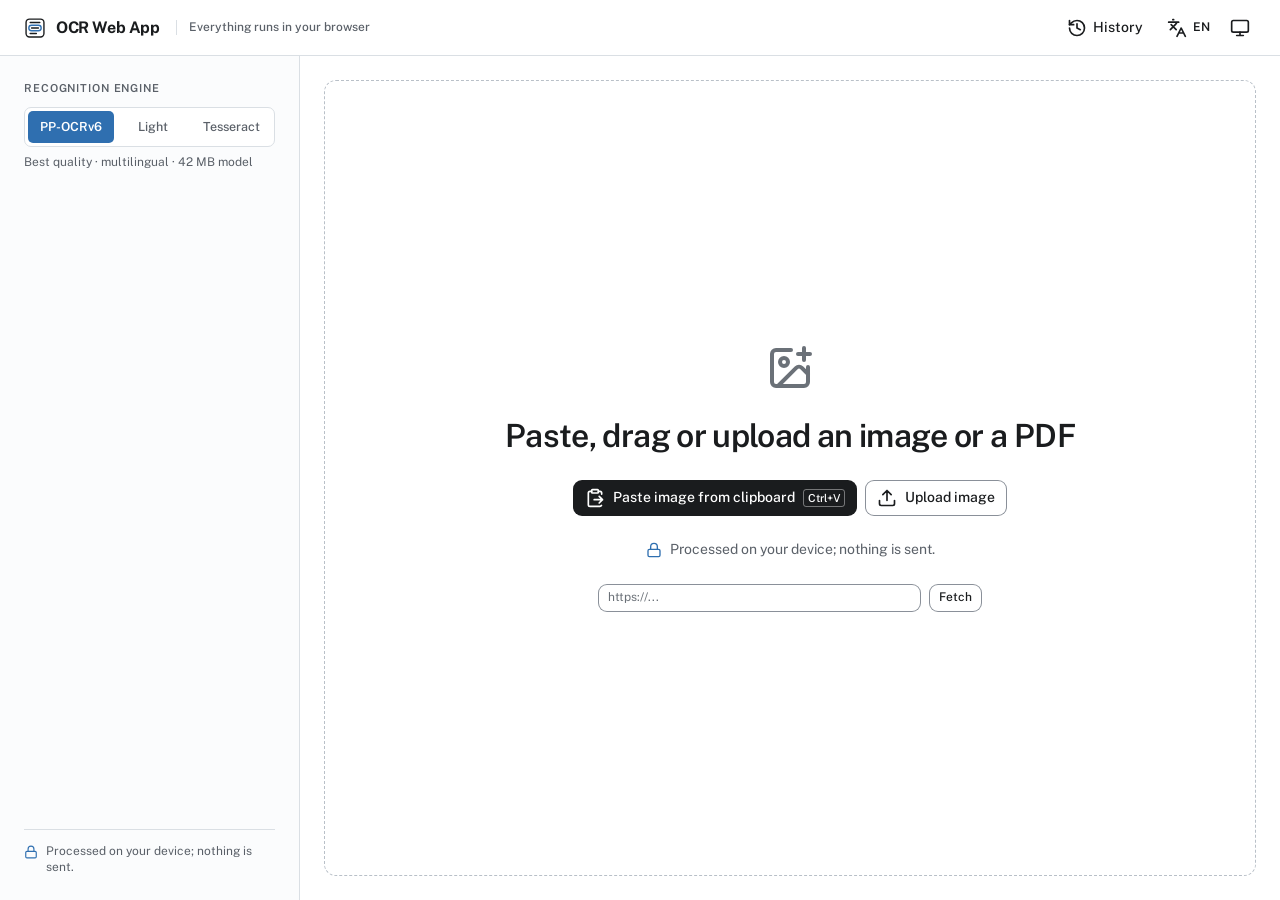
==== commit 31160bff: "Update from https://github.com/abdell1999/ocr-web/commit/603669ba99f6597a7e2a31db29361562a3b80953" ====
--- a/index.html
+++ b/index.html
@@ -1,16 +1,16 @@
-<!DOCTYPE html><html  lang="es-ES" dir="ltr"><head><meta charset="utf-8"><meta name="viewport" content="width=device-width, initial-scale=1"><title>OCR Web App</title><script type="importmap">{"imports":{"#entry":"/_nuxt/B3r_DJRB.js"}}</script><style id="nuxt-ui-colors">@layer theme {
+<!DOCTYPE html><html  lang="es-ES" dir="ltr"><head><meta charset="utf-8"><meta name="viewport" content="width=device-width, initial-scale=1"><title>OCR Web App</title><script type="importmap">{"imports":{"#entry":"/_nuxt/BgZMLPx6.js"}}</script><style id="nuxt-ui-colors">@layer theme {
   :root, :host {
-  --ui-color-primary-50: var(--color-green-50, oklch(98.2% 0.018 155.826));
-  --ui-color-primary-100: var(--color-green-100, oklch(96.2% 0.044 156.743));
-  --ui-color-primary-200: var(--color-green-200, oklch(92.5% 0.084 155.995));
-  --ui-color-primary-300: var(--color-green-300, oklch(87.1% 0.15 154.449));
-  --ui-color-primary-400: var(--color-green-400, oklch(79.2% 0.209 151.711));
-  --ui-color-primary-500: var(--color-green-500, oklch(72.3% 0.219 149.579));
-  --ui-color-primary-600: var(--color-green-600, oklch(62.7% 0.194 149.214));
-  --ui-color-primary-700: var(--color-green-700, oklch(52.7% 0.154 150.069));
-  --ui-color-primary-800: var(--color-green-800, oklch(44.8% 0.119 151.328));
-  --ui-color-primary-900: var(--color-green-900, oklch(39.3% 0.095 152.535));
-  --ui-color-primary-950: var(--color-green-950, oklch(26.6% 0.065 152.934));
+  --ui-color-primary-50: var(--color-pencil-50, );
+  --ui-color-primary-100: var(--color-pencil-100, );
+  --ui-color-primary-200: var(--color-pencil-200, );
+  --ui-color-primary-300: var(--color-pencil-300, );
+  --ui-color-primary-400: var(--color-pencil-400, );
+  --ui-color-primary-500: var(--color-pencil-500, );
+  --ui-color-primary-600: var(--color-pencil-600, );
+  --ui-color-primary-700: var(--color-pencil-700, );
+  --ui-color-primary-800: var(--color-pencil-800, );
+  --ui-color-primary-900: var(--color-pencil-900, );
+  --ui-color-primary-950: var(--color-pencil-950, );
   --ui-color-secondary-50: var(--color-blue-50, oklch(97% 0.014 254.604));
   --ui-color-secondary-100: var(--color-blue-100, oklch(93.2% 0.032 255.585));
   --ui-color-secondary-200: var(--color-blue-200, oklch(88.2% 0.059 254.128));
@@ -22,17 +22,17 @@
   --ui-color-secondary-800: var(--color-blue-800, oklch(42.4% 0.199 265.638));
   --ui-color-secondary-900: var(--color-blue-900, oklch(37.9% 0.146 265.522));
   --ui-color-secondary-950: var(--color-blue-950, oklch(28.2% 0.091 267.935));
-  --ui-color-success-50: var(--color-green-50, oklch(98.2% 0.018 155.826));
-  --ui-color-success-100: var(--color-green-100, oklch(96.2% 0.044 156.743));
-  --ui-color-success-200: var(--color-green-200, oklch(92.5% 0.084 155.995));
-  --ui-color-success-300: var(--color-green-300, oklch(87.1% 0.15 154.449));
-  --ui-color-success-400: var(--color-green-400, oklch(79.2% 0.209 151.711));
-  --ui-color-success-500: var(--color-green-500, oklch(72.3% 0.219 149.579));
-  --ui-color-success-600: var(--color-green-600, oklch(62.7% 0.194 149.214));
-  --ui-color-success-700: var(--color-green-700, oklch(52.7% 0.154 150.069));
-  --ui-color-success-800: var(--color-green-800, oklch(44.8% 0.119 151.328));
-  --ui-color-success-900: var(--color-green-900, oklch(39.3% 0.095 152.535));
-  --ui-color-success-950: var(--color-green-950, oklch(26.6% 0.065 152.934));
+  --ui-color-success-50: var(--color-pencil-50, );
+  --ui-color-success-100: var(--color-pencil-100, );
+  --ui-color-success-200: var(--color-pencil-200, );
+  --ui-color-success-300: var(--color-pencil-300, );
+  --ui-color-success-400: var(--color-pencil-400, );
+  --ui-color-success-500: var(--color-pencil-500, );
+  --ui-color-success-600: var(--color-pencil-600, );
+  --ui-color-success-700: var(--color-pencil-700, );
+  --ui-color-success-800: var(--color-pencil-800, );
+  --ui-color-success-900: var(--color-pencil-900, );
+  --ui-color-success-950: var(--color-pencil-950, );
   --ui-color-info-50: var(--color-blue-50, oklch(97% 0.014 254.604));
   --ui-color-info-100: var(--color-blue-100, oklch(93.2% 0.032 255.585));
   --ui-color-info-200: var(--color-blue-200, oklch(88.2% 0.059 254.128));
@@ -44,39 +44,39 @@
   --ui-color-info-800: var(--color-blue-800, oklch(42.4% 0.199 265.638));
   --ui-color-info-900: var(--color-blue-900, oklch(37.9% 0.146 265.522));
   --ui-color-info-950: var(--color-blue-950, oklch(28.2% 0.091 267.935));
-  --ui-color-warning-50: var(--color-yellow-50, oklch(98.7% 0.026 102.212));
-  --ui-color-warning-100: var(--color-yellow-100, oklch(97.3% 0.071 103.193));
-  --ui-color-warning-200: var(--color-yellow-200, oklch(94.5% 0.129 101.54));
-  --ui-color-warning-300: var(--color-yellow-300, oklch(90.5% 0.182 98.111));
-  --ui-color-warning-400: var(--color-yellow-400, oklch(85.2% 0.199 91.936));
-  --ui-color-warning-500: var(--color-yellow-500, oklch(79.5% 0.184 86.047));
-  --ui-color-warning-600: var(--color-yellow-600, oklch(68.1% 0.162 75.834));
-  --ui-color-warning-700: var(--color-yellow-700, oklch(55.4% 0.135 66.442));
-  --ui-color-warning-800: var(--color-yellow-800, oklch(47.6% 0.114 61.907));
-  --ui-color-warning-900: var(--color-yellow-900, oklch(42.1% 0.095 57.708));
-  --ui-color-warning-950: var(--color-yellow-950, oklch(28.6% 0.066 53.813));
-  --ui-color-error-50: var(--color-red-50, oklch(97.1% 0.013 17.38));
-  --ui-color-error-100: var(--color-red-100, oklch(93.6% 0.032 17.717));
-  --ui-color-error-200: var(--color-red-200, oklch(88.5% 0.062 18.334));
-  --ui-color-error-300: var(--color-red-300, oklch(80.8% 0.114 19.571));
-  --ui-color-error-400: var(--color-red-400, oklch(70.4% 0.191 22.216));
-  --ui-color-error-500: var(--color-red-500, oklch(63.7% 0.237 25.331));
-  --ui-color-error-600: var(--color-red-600, oklch(57.7% 0.245 27.325));
-  --ui-color-error-700: var(--color-red-700, oklch(50.5% 0.213 27.518));
-  --ui-color-error-800: var(--color-red-800, oklch(44.4% 0.177 26.899));
-  --ui-color-error-900: var(--color-red-900, oklch(39.6% 0.141 25.723));
-  --ui-color-error-950: var(--color-red-950, oklch(25.8% 0.092 26.042));
-  --ui-color-neutral-50: var(--color-slate-50, oklch(98.4% 0.003 247.858));
-  --ui-color-neutral-100: var(--color-slate-100, oklch(96.8% 0.007 247.896));
-  --ui-color-neutral-200: var(--color-slate-200, oklch(92.9% 0.013 255.508));
-  --ui-color-neutral-300: var(--color-slate-300, oklch(86.9% 0.022 252.894));
-  --ui-color-neutral-400: var(--color-slate-400, oklch(70.4% 0.04 256.788));
-  --ui-color-neutral-500: var(--color-slate-500, oklch(55.4% 0.046 257.417));
-  --ui-color-neutral-600: var(--color-slate-600, oklch(44.6% 0.043 257.281));
-  --ui-color-neutral-700: var(--color-slate-700, oklch(37.2% 0.044 257.287));
-  --ui-color-neutral-800: var(--color-slate-800, oklch(27.9% 0.041 260.031));
-  --ui-color-neutral-900: var(--color-slate-900, oklch(20.8% 0.042 265.755));
-  --ui-color-neutral-950: var(--color-slate-950, oklch(12.9% 0.042 264.695));
+  --ui-color-warning-50: var(--color-correction-50, );
+  --ui-color-warning-100: var(--color-correction-100, );
+  --ui-color-warning-200: var(--color-correction-200, );
+  --ui-color-warning-300: var(--color-correction-300, );
+  --ui-color-warning-400: var(--color-correction-400, );
+  --ui-color-warning-500: var(--color-correction-500, );
+  --ui-color-warning-600: var(--color-correction-600, );
+  --ui-color-warning-700: var(--color-correction-700, );
+  --ui-color-warning-800: var(--color-correction-800, );
+  --ui-color-warning-900: var(--color-correction-900, );
+  --ui-color-warning-950: var(--color-correction-950, );
+  --ui-color-error-50: var(--color-correction-50, );
+  --ui-color-error-100: var(--color-correction-100, );
+  --ui-color-error-200: var(--color-correction-200, );
+  --ui-color-error-300: var(--color-correction-300, );
+  --ui-color-error-400: var(--color-correction-400, );
+  --ui-color-error-500: var(--color-correction-500, );
+  --ui-color-error-600: var(--color-correction-600, );
+  --ui-color-error-700: var(--color-correction-700, );
+  --ui-color-error-800: var(--color-correction-800, );
+  --ui-color-error-900: var(--color-correction-900, );
+  --ui-color-error-950: var(--color-correction-950, );
+  --ui-color-neutral-50: var(--color-ink-50, );
+  --ui-color-neutral-100: var(--color-ink-100, );
+  --ui-color-neutral-200: var(--color-ink-200, );
+  --ui-color-neutral-300: var(--color-ink-300, );
+  --ui-color-neutral-400: var(--color-ink-400, );
+  --ui-color-neutral-500: var(--color-ink-500, );
+  --ui-color-neutral-600: var(--color-ink-600, );
+  --ui-color-neutral-700: var(--color-ink-700, );
+  --ui-color-neutral-800: var(--color-ink-800, );
+  --ui-color-neutral-900: var(--color-ink-900, );
+  --ui-color-neutral-950: var(--color-ink-950, );
   }
   :root, :host, .light {
   --ui-primary: var(--ui-color-primary-500);
@@ -94,4 +94,4 @@
   --ui-warning: var(--ui-color-warning-400);
   --ui-error: var(--ui-color-error-400);
   }
-}</style><link rel="stylesheet" href="/_nuxt/entry.D5H87yaf.css" crossorigin><style>@layer base {:where(.i-heroicons\:arrow-up-tray){display:inline-block;width:1em;height:1em;background-color:currentColor;-webkit-mask-image:var(--svg);mask-image:var(--svg);-webkit-mask-repeat:no-repeat;mask-repeat:no-repeat;-webkit-mask-size:100% 100%;mask-size:100% 100%;--svg:url("data:image/svg+xml,%3Csvg xmlns='http://www.w3.org/2000/svg' viewBox='0 0 24 24' width='24' height='24'%3E%3Cpath fill='none' stroke='black' stroke-linecap='round' stroke-linejoin='round' stroke-width='1.5' d='M3 16.5v2.25A2.25 2.25 0 0 0 5.25 21h13.5A2.25 2.25 0 0 0 21 18.75V16.5m-13.5-9L12 3m0 0l4.5 4.5M12 3v13.5'/%3E%3C/svg%3E")}:where(.i-heroicons\:clipboard-document){display:inline-block;width:1em;height:1em;background-color:currentColor;-webkit-mask-image:var(--svg);mask-image:var(--svg);-webkit-mask-repeat:no-repeat;mask-repeat:no-repeat;-webkit-mask-size:100% 100%;mask-size:100% 100%;--svg:url("data:image/svg+xml,%3Csvg xmlns='http://www.w3.org/2000/svg' viewBox='0 0 24 24' width='24' height='24'%3E%3Cpath fill='none' stroke='black' stroke-linecap='round' stroke-linejoin='round' stroke-width='1.5' d='M8.25 7.5V6.108c0-1.135.845-2.098 1.976-2.192q.56-.045 1.124-.08M15.75 18H18a2.25 2.25 0 0 0 2.25-2.25V6.108c0-1.135-.845-2.098-1.976-2.192a48 48 0 0 0-1.123-.08M15.75 18.75v-1.875a3.375 3.375 0 0 0-3.375-3.375h-1.5a1.125 1.125 0 0 1-1.125-1.125v-1.5A3.375 3.375 0 0 0 6.375 7.5H5.25m11.9-3.664A2.25 2.25 0 0 0 15 2.25h-1.5a2.25 2.25 0 0 0-2.15 1.586m5.8 0q.099.316.1.664v.75h-6V4.5q.001-.348.1-.664M6.75 7.5H4.875c-.621 0-1.125.504-1.125 1.125v12c0 .621.504 1.125 1.125 1.125h9.75c.621 0 1.125-.504 1.125-1.125V16.5a9 9 0 0 0-9-9'/%3E%3C/svg%3E")}:where(.i-heroicons\:photo){display:inline-block;width:1em;height:1em;background-color:currentColor;-webkit-mask-image:var(--svg);mask-image:var(--svg);-webkit-mask-repeat:no-repeat;mask-repeat:no-repeat;-webkit-mask-size:100% 100%;mask-size:100% 100%;--svg:url("data:image/svg+xml,%3Csvg xmlns='http://www.w3.org/2000/svg' viewBox='0 0 24 24' width='24' height='24'%3E%3Cpath fill='none' stroke='black' stroke-linecap='round' stroke-linejoin='round' stroke-width='1.5' d='m2.25 15.75l5.159-5.159a2.25 2.25 0 0 1 3.182 0l5.159 5.159m-1.5-1.5l1.409-1.409a2.25 2.25 0 0 1 3.182 0l2.909 2.909m-18 3.75h16.5a1.5 1.5 0 0 0 1.5-1.5V6a1.5 1.5 0 0 0-1.5-1.5H3.75A1.5 1.5 0 0 0 2.25 6v12a1.5 1.5 0 0 0 1.5 1.5m10.5-11.25h.008v.008h-.008zm.375 0a.375.375 0 1 1-.75 0a.375.375 0 0 1 .75 0'/%3E%3C/svg%3E")}}</style><link rel="preload" as="fetch" crossorigin="anonymous" href="/_payload.json?_b=3816c564-71d6-4680-946b-cd56e4d9d69f"><link rel="modulepreload" as="script" crossorigin href="/_nuxt/B3r_DJRB.js"><link rel="modulepreload" as="script" crossorigin href="/_nuxt/C-FvuFuN.js"><link rel="modulepreload" as="script" crossorigin href="/_nuxt/9PttkSBQ.js"><link rel="modulepreload" as="script" crossorigin href="/_nuxt/BL_CSoMx.js"><link rel="modulepreload" as="script" crossorigin href="/_nuxt/C0FnF6B9.js"><link rel="modulepreload" as="script" crossorigin href="/_nuxt/CDQXa04-.js"><link rel="modulepreload" as="script" crossorigin href="/_nuxt/fnCQMWbG.js"><link rel="modulepreload" as="script" crossorigin href="/_nuxt/D8koiZLp.js"><link rel="modulepreload" as="script" crossorigin href="/_nuxt/wScU3OVU.js"><link rel="modulepreload" as="script" crossorigin href="/_nuxt/D1faLvZe.js"><link rel="modulepreload" as="script" crossorigin href="/_nuxt/BPvfHlS6.js"><link rel="modulepreload" as="script" crossorigin href="/_nuxt/D2vTxN5I.js"><link rel="modulepreload" as="script" crossorigin href="/_nuxt/CyAUbnBE.js"><link rel="modulepreload" as="script" crossorigin href="/_nuxt/BbluTgoc.js"><link rel="modulepreload" as="script" crossorigin href="/_nuxt/BCYDvCku.js"><link rel="modulepreload" as="script" crossorigin href="/_nuxt/DaF5CD4I.js"><script type="module" src="/_nuxt/B3r_DJRB.js" crossorigin></script><link rel="prefetch" as="script" crossorigin href="/_nuxt/Bd17z0YL.js"><link rel="prefetch" as="script" crossorigin href="/_nuxt/DO-X8XE6.js"><link rel="prefetch" as="script" crossorigin href="/_nuxt/BDNMzG2s.js"><link rel="prefetch" as="script" crossorigin href="/_nuxt/Cgl-C7O4.js"><link rel="prefetch" as="script" crossorigin href="/_nuxt/Dd1vPuSX.js"><link rel="prefetch" as="script" crossorigin href="/_nuxt/B1e6sn3a.js"><meta name="theme-color" content="#ffffff" media="(prefers-color-scheme: light)"><meta name="theme-color" content="#111827" media="(prefers-color-scheme: dark)"><link rel="icon" type="image/x-icon" href="/favicon.ico"><meta property="og:title" content="OCR Web App - Free Client-Side OCR"><meta name="description" content="Extract text from images locally in your browser. Supports multiple languages, Tesseract.js, and PaddleOCR. No data ever leaves your device."><meta property="og:description" content="Extract text from images locally in your browser. Supports multiple languages, Tesseract.js, and PaddleOCR. Privacy-focused OCR tool."><meta property="og:image" content="/pwa-512x512.png"><meta name="twitter:card" content="summary_large_image"><link rel="manifest" href="/manifest.webmanifest"><script>"use strict";(()=>{const t=window,e=document.documentElement,c=["dark","light"],n=getStorageValue("localStorage","nuxt-color-mode")||"system";let i=n==="system"?u():n;const r=e.getAttribute("data-color-mode-forced");r&&(i=r),l(i),t["__NUXT_COLOR_MODE__"]={preference:n,value:i,getColorScheme:u,addColorScheme:l,removeColorScheme:d};function l(o){const s=""+o+"",a="";e.classList?e.classList.add(s):e.className+=" "+s,a&&e.setAttribute("data-"+a,o)}function d(o){const s=""+o+"",a="";e.classList?e.classList.remove(s):e.className=e.className.replace(new RegExp(s,"g"),""),a&&e.removeAttribute("data-"+a)}function f(o){return t.matchMedia("(prefers-color-scheme"+o+")")}function u(){if(t.matchMedia&&f("").media!=="not all"){for(const o of c)if(f(":"+o).matches)return o}return"light"}})();function getStorageValue(t,e){switch(t){case"localStorage":return window.localStorage.getItem(e);case"sessionStorage":return window.sessionStorage.getItem(e);case"cookie":return getCookie(e);default:return null}}function getCookie(t){const c=("; "+window.document.cookie).split("; "+t+"=");if(c.length===2)return c.pop()?.split(";").shift()}</script></head><body><div id="__nuxt" class="isolate"><!--[--><!--[--><!--[--><!--[--><!--[--><!----><div class="sr-only"><div role="status" aria-live="polite" aria-atomic="true" data-testid="live-polite"></div><div role="alert" aria-live="assertive" aria-atomic="true" data-testid="live-assertive"></div></div><div class="min-h-screen bg-white dark:bg-gray-900 text-gray-900 dark:text-white transition-colors duration-200"><header class="border-b border-gray-200 dark:border-gray-800"><div class="w-full max-w-(--ui-container) mx-auto px-4 sm:px-6 lg:px-8 h-16 flex items-center justify-between"><!--[--><h1 class="text-xl font-bold flex items-center gap-2"><img src="/favicon.ico" alt="Logo" class="w-6 h-6 object-contain"> OCR Web App</h1><div class="flex items-center gap-2"><span></span><!--[--><div class="w-8 h-8"></div><!--]--></div><!--]--></div></header><main class="py-8"><div class="w-full px-4 sm:px-6 lg:px-8 max-w-3xl mx-auto"><!--[--><!--[--><div class="space-y-6"><div data-slot="root" class="rounded-lg overflow-hidden bg-default ring ring-default divide-y divide-default"><!----><div data-slot="body" class="p-4 sm:p-6"><!--[--><div class="flex flex-col gap-4 mb-4"><div><label id="ocr-engine-label" class="block text-sm font-medium mb-1">Selecciona un motor OCR:</label><div id="v-1-0" data-slot="root" class="relative" aria-labelledby="ocr-engine-label" tabindex="-1" data-orientation="vertical" dir="ltr" style="outline:none;" role="radiogroup" aria-orientation="vertical" aria-required="false"><!--[--><fieldset data-slot="fieldset" class="flex gap-x-2 flex-col gap-y-1"><!----><!--[--><div data-slot="item" class="flex items-start flex-row text-sm"><div data-slot="container" class="flex items-center h-5"><!--[--><button id="v-1-0:ppocr-small" role="radio" type="button" aria-checked="true" data-state="checked" value="ppocr-small" data-reka-collection-item tabindex="-1" data-orientation="vertical" data-active data-slot="base" class="rounded-full ring ring-inset ring-accented overflow-hidden focus-visible:outline-3 outline-primary/25 focus-visible:ring-primary size-4"><!--[--><!--[--><span data-state="checked" data-slot="indicator" class="flex items-center justify-center size-full after:bg-default after:rounded-full bg-primary after:size-1.5"><!--[--><!--]--></span><!--]--><!--]--></button><!--v-if--><!--]--></div><div data-slot="wrapper" class="w-full ms-2"><label for="v-1-0:ppocr-small" data-slot="label" class="block font-medium text-default"><!--[--><!--[-->PP-OCRv6 (Máxima calidad)<!--]--><!--]--></label><!----></div></div><div data-slot="item" class="flex items-start flex-row text-sm"><div data-slot="container" class="flex items-center h-5"><!--[--><button id="v-1-0:ppocr-tiny" role="radio" type="button" aria-checked="false" data-state="unchecked" value="ppocr-tiny" data-reka-collection-item tabindex="-1" data-orientation="vertical" data-slot="base" class="rounded-full ring ring-inset ring-accented overflow-hidden focus-visible:outline-3 outline-primary/25 focus-visible:ring-primary size-4"><!--[--><!--[--><!----><!--]--><!--]--></button><!--v-if--><!--]--></div><div data-slot="wrapper" class="w-full ms-2"><label for="v-1-0:ppocr-tiny" data-slot="label" class="block font-medium text-default"><!--[--><!--[-->PP-OCRv6 Ligero<!--]--><!--]--></label><!----></div></div><div data-slot="item" class="flex items-start flex-row text-sm"><div data-slot="container" class="flex items-center h-5"><!--[--><button id="v-1-0:tesseract" role="radio" type="button" aria-checked="false" data-state="unchecked" value="tesseract" data-reka-collection-item tabindex="-1" data-orientation="vertical" data-slot="base" class="rounded-full ring ring-inset ring-accented overflow-hidden focus-visible:outline-3 outline-primary/25 focus-visible:ring-primary size-4"><!--[--><!--[--><!----><!--]--><!--]--></button><!--v-if--><!--]--></div><div data-slot="wrapper" class="w-full ms-2"><label for="v-1-0:tesseract" data-slot="label" class="block font-medium text-default"><!--[--><!--[-->Tesseract.js (Rápido)<!--]--><!--]--></label><!----></div></div><!--]--></fieldset><!--]--><!--v-if--></div><!----></div><!----></div><div class="flex flex-col gap-4"><div class="flex flex-wrap gap-2"><span></span><input type="file" class="hidden" accept="image/*" capture="environment" tabindex="-1" aria-hidden="true"><button type="button" data-slot="base" class="rounded-md font-medium inline-flex items-center disabled:cursor-not-allowed aria-disabled:cursor-not-allowed disabled:opacity-75 aria-disabled:opacity-75 transition-colors px-2.5 py-1.5 text-sm gap-1.5 text-inverted bg-primary hover:bg-primary/75 active:bg-primary/75 disabled:bg-primary aria-disabled:bg-primary outline-primary/25 focus-visible:outline-3"><!--[--><!--[--><span class="iconify i-heroicons:clipboard-document shrink-0 size-5" aria-hidden="true" style="" data-slot="leadingIcon"></span><!--]--><!--[-->Pegar imagen del portapapeles<!--]--><!--[--><!----><!--]--><!--]--></button><button type="button" data-slot="base" class="rounded-md font-medium inline-flex items-center disabled:cursor-not-allowed aria-disabled:cursor-not-allowed disabled:opacity-75 aria-disabled:opacity-75 transition-colors px-2.5 py-1.5 text-sm gap-1.5"><!--[--><!--[--><span class="iconify i-heroicons:arrow-up-tray shrink-0 size-5" aria-hidden="true" style="" data-slot="leadingIcon"></span><!--]--><!--[-->Subir imagen<!--]--><!--[--><!----><!--]--><!--]--></button><input type="file" data-testid="file-input" class="hidden" accept="image/*,.heic,.heif,application/pdf" multiple></div><div class="border-2 border-dashed border-gray-300 dark:border-gray-700 rounded-lg p-8 text-center cursor-pointer transition-colors hover:border-primary-500" role="button" tabindex="0"><div class="text-gray-500 dark:text-gray-400"><span class="iconify i-heroicons:photo w-12 h-12 mx-auto mb-2 text-gray-400" aria-hidden="true" style=""></span><p>Arrastra y suelta una imagen aquí</p></div></div><div class="flex gap-2 mt-4"><div data-slot="root" class="relative inline-flex items-center flex-1"><input type="url" value placeholder="https://..." class="w-full rounded-md border-0 appearance-none placeholder:text-dimmed disabled:cursor-not-allowed disabled:opacity-75 transition-colors px-2.5 py-1.5 text-base/5 gap-1.5 text-highlighted bg-default ring ring-inset ring-accented outline-primary/25 focus-visible:outline-3 focus-visible:ring-primary md:text-sm" autocomplete="off" aria-label="URL de la imagen" data-slot="base"><!--[--><!--]--><!----><!----></div><button type="button" data-slot="base" class="rounded-md font-medium inline-flex items-center disabled:cursor-not-allowed aria-disabled:cursor-not-allowed disabled:opacity-75 aria-disabled:opacity-75 transition-colors px-2.5 py-1.5 text-sm gap-1.5 text-inverted bg-primary hover:bg-primary/75 active:bg-primary/75 disabled:bg-primary aria-disabled:bg-primary outline-primary/25 focus-visible:outline-3"><!--[--><!--[--><!----><!--]--><!--[-->Obtener<!--]--><!--[--><!----><!--]--><!--]--></button></div><!----></div><!----><!--]--></div><!----></div><!----><!----><span></span><!----><!--[--><!----><!----><!--v-if--><!--]--><!--[--><!----><!----><!--v-if--><!--]--></div><!--]--><!--]--></div></main></div><!--]--><!--]--><!--[--><!--]--><!--v-if--><!--]--><!--[--><!--]--><!--]--><!--]--></div><div id="teleports"></div><script>window.__NUXT__={};window.__NUXT__.config={public:{i18n:{baseUrl:"",defaultLocale:"es",rootRedirect:"",redirectStatusCode:302,skipSettingLocaleOnNavigate:false,locales:[{code:"en",language:"en-US",domains:[],defaultForDomains:[]},{code:"es",language:"es-ES",domains:[],defaultForDomains:[]},{code:"ja",language:"ja-JP",domains:[],defaultForDomains:[]},{code:"fr",language:"fr-FR",domains:[],defaultForDomains:[]},{code:"de",language:"de-DE",domains:[],defaultForDomains:[]},{code:"zh",language:"zh-CN",domains:[],defaultForDomains:[]}],detectBrowserLanguage:false,experimental:{localeDetector:"",typedPages:true,typedOptionsAndMessages:false,alternateLinkCanonicalQueries:true,devCache:false,cacheLifetime:"",stripMessagesPayload:false,preload:false,strictSeo:false,nitroContextDetection:true,httpCacheDuration:10,compactRoutes:false,prerenderMessages:false,optimizeMessageBundling:true},domainLocales:{en:{domain:""},es:{domain:""},ja:{domain:""},fr:{domain:""},de:{domain:""},zh:{domain:""}}}},app:{baseURL:"/",buildId:"3816c564-71d6-4680-946b-cd56e4d9d69f",buildAssetsDir:"/_nuxt/",cdnURL:""}}</script><script type="application/json" data-nuxt-data="nuxt-app" data-ssr="true" id="__NUXT_DATA__" data-src="/_payload.json?_b=3816c564-71d6-4680-946b-cd56e4d9d69f">[{"state":1,"once":22,"_errors":23,"serverRendered":5,"path":25,"prerenderedAt":26},["Reactive",2],{"$scolor-mode":3,"$si18n:cached-locale-configs":7,"$si18n:resolved-locale":20,"$stoasts":21},{"preference":4,"value":4,"unknown":5,"forced":6},"system",true,false,{"en":8,"es":10,"ja":12,"fr":14,"de":16,"zh":18},{"fallbacks":9,"cacheable":5},[],{"fallbacks":11,"cacheable":5},[],{"fallbacks":13,"cacheable":5},[],{"fallbacks":15,"cacheable":5},[],{"fallbacks":17,"cacheable":5},[],{"fallbacks":19,"cacheable":5},[],"",[],["Set"],["ShallowReactive",24],{},"\u002F",1794954644415]</script></body></html>+}</style><link rel="stylesheet" href="/_nuxt/entry.Bl7IpzA7.css" crossorigin><style>@layer base {:where(.i-lucide\:clipboard-paste){display:inline-block;width:1em;height:1em;background-color:currentColor;-webkit-mask-image:var(--svg);mask-image:var(--svg);-webkit-mask-repeat:no-repeat;mask-repeat:no-repeat;-webkit-mask-size:100% 100%;mask-size:100% 100%;--svg:url("data:image/svg+xml,%3Csvg xmlns='http://www.w3.org/2000/svg' viewBox='0 0 24 24' width='24' height='24'%3E%3Cg fill='none' stroke='black' stroke-linecap='round' stroke-linejoin='round' stroke-width='2'%3E%3Cpath d='M11 14h10M16 4h2a2 2 0 0 1 2 2v1.344M17 18l4-4l-4-4'/%3E%3Cpath d='M8 4H6a2 2 0 0 0-2 2v14a2 2 0 0 0 2 2h12a2 2 0 0 0 1.793-1.113'/%3E%3Crect width='8' height='4' x='8' y='2' rx='1'/%3E%3C/g%3E%3C/svg%3E")}:where(.i-lucide\:history){display:inline-block;width:1em;height:1em;background-color:currentColor;-webkit-mask-image:var(--svg);mask-image:var(--svg);-webkit-mask-repeat:no-repeat;mask-repeat:no-repeat;-webkit-mask-size:100% 100%;mask-size:100% 100%;--svg:url("data:image/svg+xml,%3Csvg xmlns='http://www.w3.org/2000/svg' viewBox='0 0 24 24' width='24' height='24'%3E%3Cg fill='none' stroke='black' stroke-linecap='round' stroke-linejoin='round' stroke-width='2'%3E%3Cpath d='M3 12a9 9 0 1 0 9-9a9.75 9.75 0 0 0-6.74 2.74L3 8'/%3E%3Cpath d='M3 3v5h5m4-1v5l4 2'/%3E%3C/g%3E%3C/svg%3E")}:where(.i-lucide\:image-plus){display:inline-block;width:1em;height:1em;background-color:currentColor;-webkit-mask-image:var(--svg);mask-image:var(--svg);-webkit-mask-repeat:no-repeat;mask-repeat:no-repeat;-webkit-mask-size:100% 100%;mask-size:100% 100%;--svg:url("data:image/svg+xml,%3Csvg xmlns='http://www.w3.org/2000/svg' viewBox='0 0 24 24' width='24' height='24'%3E%3Cg fill='none' stroke='black' stroke-linecap='round' stroke-linejoin='round' stroke-width='2'%3E%3Cpath d='M16 5h6m-3-3v6m2 3.5V19a2 2 0 0 1-2 2H5a2 2 0 0 1-2-2V5a2 2 0 0 1 2-2h7.5'/%3E%3Cpath d='m21 15l-3.086-3.086a2 2 0 0 0-2.828 0L6 21'/%3E%3Ccircle cx='9' cy='9' r='2'/%3E%3C/g%3E%3C/svg%3E")}:where(.i-lucide\:lock){display:inline-block;width:1em;height:1em;background-color:currentColor;-webkit-mask-image:var(--svg);mask-image:var(--svg);-webkit-mask-repeat:no-repeat;mask-repeat:no-repeat;-webkit-mask-size:100% 100%;mask-size:100% 100%;--svg:url("data:image/svg+xml,%3Csvg xmlns='http://www.w3.org/2000/svg' viewBox='0 0 24 24' width='24' height='24'%3E%3Cg fill='none' stroke='black' stroke-linecap='round' stroke-linejoin='round' stroke-width='2'%3E%3Crect width='18' height='11' x='3' y='11' rx='2' ry='2'/%3E%3Cpath d='M7 11V7a5 5 0 0 1 10 0v4'/%3E%3C/g%3E%3C/svg%3E")}:where(.i-lucide\:upload){display:inline-block;width:1em;height:1em;background-color:currentColor;-webkit-mask-image:var(--svg);mask-image:var(--svg);-webkit-mask-repeat:no-repeat;mask-repeat:no-repeat;-webkit-mask-size:100% 100%;mask-size:100% 100%;--svg:url("data:image/svg+xml,%3Csvg xmlns='http://www.w3.org/2000/svg' viewBox='0 0 24 24' width='24' height='24'%3E%3Cpath fill='none' stroke='black' stroke-linecap='round' stroke-linejoin='round' stroke-width='2' d='M12 3v12m5-7l-5-5l-5 5m14 7v4a2 2 0 0 1-2 2H5a2 2 0 0 1-2-2v-4'/%3E%3C/svg%3E")}}</style><link rel="preload" as="fetch" crossorigin="anonymous" href="/_payload.json?_b=85937803-448c-47a0-94a6-9b01b4d24a12"><link rel="modulepreload" as="script" crossorigin href="/_nuxt/BgZMLPx6.js"><link rel="modulepreload" as="script" crossorigin href="/_nuxt/DXpgr-fd.js"><link rel="modulepreload" as="script" crossorigin href="/_nuxt/TE3g_GA-.js"><link rel="modulepreload" as="script" crossorigin href="/_nuxt/zk-5OO03.js"><link rel="modulepreload" as="script" crossorigin href="/_nuxt/C0FnF6B9.js"><link rel="modulepreload" as="script" crossorigin href="/_nuxt/QvytRfN3.js"><link rel="modulepreload" as="script" crossorigin href="/_nuxt/DLItxmV-.js"><link rel="modulepreload" as="script" crossorigin href="/_nuxt/BXyoH5Jr.js"><link rel="modulepreload" as="script" crossorigin href="/_nuxt/CBaNXLD2.js"><link rel="modulepreload" as="script" crossorigin href="/_nuxt/DWjIyKIo.js"><link rel="modulepreload" as="script" crossorigin href="/_nuxt/BOwsnHtI.js"><link rel="modulepreload" as="script" crossorigin href="/_nuxt/ZtQODuJv.js"><link rel="modulepreload" as="script" crossorigin href="/_nuxt/jdPLiWmF.js"><link rel="modulepreload" as="script" crossorigin href="/_nuxt/DNz1nS_F.js"><link rel="modulepreload" as="script" crossorigin href="/_nuxt/BDNMzG2s.js"><link rel="modulepreload" as="script" crossorigin href="/_nuxt/BdSAf0Px.js"><link rel="modulepreload" as="script" crossorigin href="/_nuxt/iE8UqdQ1.js"><script type="module" src="/_nuxt/BgZMLPx6.js" crossorigin></script><link rel="prefetch" as="script" crossorigin href="/_nuxt/Bd17z0YL.js"><link rel="prefetch" as="script" crossorigin href="/_nuxt/D3CUYrM7.js"><link rel="prefetch" as="script" crossorigin href="/_nuxt/BdqjJmZA.js"><link rel="prefetch" as="script" crossorigin href="/_nuxt/Dd1vPuSX.js"><link rel="prefetch" as="script" crossorigin href="/_nuxt/CceX39ZF.js"><meta name="theme-color" content="#ffffff" media="(prefers-color-scheme: light)"><meta name="theme-color" content="#141619" media="(prefers-color-scheme: dark)"><link rel="icon" type="image/svg+xml" href="/favicon.svg"><link rel="icon" href="/favicon.ico" sizes="32x32"><link rel="apple-touch-icon" href="/apple-touch-icon.png"><meta property="og:title" content="OCR Web App - Free Client-Side OCR"><meta name="description" content="Extract text from images locally in your browser. Supports multiple languages, Tesseract.js, and PaddleOCR. No data ever leaves your device."><meta property="og:description" content="Extract text from images locally in your browser. Supports multiple languages, Tesseract.js, and PaddleOCR. Privacy-focused OCR tool."><meta property="og:image" content="/pwa-512x512.png"><meta name="twitter:card" content="summary_large_image"><link rel="manifest" href="/manifest.webmanifest"><script>"use strict";(()=>{const t=window,e=document.documentElement,c=["dark","light"],n=getStorageValue("localStorage","nuxt-color-mode")||"system";let i=n==="system"?u():n;const r=e.getAttribute("data-color-mode-forced");r&&(i=r),l(i),t["__NUXT_COLOR_MODE__"]={preference:n,value:i,getColorScheme:u,addColorScheme:l,removeColorScheme:d};function l(o){const s=""+o+"",a="";e.classList?e.classList.add(s):e.className+=" "+s,a&&e.setAttribute("data-"+a,o)}function d(o){const s=""+o+"",a="";e.classList?e.classList.remove(s):e.className=e.className.replace(new RegExp(s,"g"),""),a&&e.removeAttribute("data-"+a)}function f(o){return t.matchMedia("(prefers-color-scheme"+o+")")}function u(){if(t.matchMedia&&f("").media!=="not all"){for(const o of c)if(f(":"+o).matches)return o}return"light"}})();function getStorageValue(t,e){switch(t){case"localStorage":return window.localStorage.getItem(e);case"sessionStorage":return window.sessionStorage.getItem(e);case"cookie":return getCookie(e);default:return null}}function getCookie(t){const c=("; "+window.document.cookie).split("; "+t+"=");if(c.length===2)return c.pop()?.split(";").shift()}</script></head><body><div id="__nuxt" class="isolate"><!--[--><!--[--><!--[--><!--[--><!--[--><!----><div class="sr-only"><div role="status" aria-live="polite" aria-atomic="true" data-testid="live-polite"></div><div role="alert" aria-live="assertive" aria-atomic="true" data-testid="live-assertive"></div></div><div class="min-h-dvh lg:h-dvh flex flex-col bg-default text-default"><header class="h-14 shrink-0 flex items-center justify-between gap-3 border-b border-default px-4 lg:px-6"><div class="flex min-w-0 items-center gap-2.5"><svg xmlns="http://www.w3.org/2000/svg" viewbox="0 0 32 32" fill="none" stroke="currentColor" stroke-width="2" stroke-linecap="round" aria-hidden="true" focusable="false" class="size-[22px] shrink-0"><rect x="3" y="3" width="26" height="26" rx="5"></rect><path d="M9 8H23M11 16H21M9 24H18"></path><rect class="text-pencil" x="7" y="12" width="18" height="8" rx="4"></rect></svg><h1 class="truncate text-base font-bold tracking-tight">OCR Web App</h1><p class="hidden md:block ms-1.5 truncate border-s border-default ps-3 text-xs font-medium text-muted">Todo se procesa en tu navegador</p></div><div class="flex shrink-0 items-center gap-1"><button type="button" data-slot="base" data-testid="history-open" aria-label="Abrir historial" title="Abrir historial" aria-haspopup="dialog" class="rounded-md font-medium inline-flex items-center disabled:cursor-not-allowed aria-disabled:cursor-not-allowed disabled:opacity-75 aria-disabled:opacity-75 transition-colors px-2.5 py-1.5 text-sm gap-1.5 text-default hover:bg-elevated active:bg-elevated outline-inverted/25 focus-visible:outline-3 hover:disabled:bg-transparent dark:hover:disabled:bg-transparent hover:aria-disabled:bg-transparent dark:hover:aria-disabled:bg-transparent"><!--[--><!--[--><span class="iconify i-lucide:history shrink-0 size-5" aria-hidden="true" style="" data-slot="leadingIcon"></span><!--]--><!--[--><span class="hidden sm:inline">Historial</span><!--]--><!--[--><!----><!--]--><!--]--></button><!--[--><div class="h-8 w-14"></div><!--]--><!--[--><div class="w-8 h-8"></div><!--]--></div></header><main class="flex-1 min-h-0"><!--[--><div class="lg:grid lg:h-full lg:grid-cols-[300px_minmax(0,1fr)]"><aside aria-label="Herramientas" class="flex flex-col gap-6 border-b border-default bg-rail p-4 sm:p-6 lg:min-h-0 lg:overflow-y-auto lg:border-b-0 lg:border-e"><section><div class="flex flex-col gap-4"><div><h2 id="ocr-engine-label" class="mb-2.5 text-[11px] font-semibold uppercase tracking-[0.08em] text-muted">Motor de reconocimiento</h2><div role="radiogroup" aria-labelledby="ocr-engine-label" aria-describedby="ocr-engine-hint" class="grid grid-cols-[1.1fr_1fr_1fr] rounded-[7px] border border-default bg-default p-[3px]"><!--[--><label class="relative cursor-pointer truncate rounded-[5px] px-0.5 py-[7px] text-center text-[12.5px] font-medium text-muted transition-colors not-has-checked:hover:text-default has-checked:bg-primary has-checked:font-semibold has-checked:text-inverted has-focus-visible:outline-2 has-focus-visible:outline-offset-2 has-focus-visible:outline-primary"><input checked type="radio" name="ocr-engine" value="ppocr-small" aria-label="PP-OCRv6 (Máxima calidad)" class="absolute inset-0 m-0 cursor-pointer appearance-none opacity-0"><span aria-hidden="true">PP-OCRv6</span></label><label class="relative cursor-pointer truncate rounded-[5px] px-0.5 py-[7px] text-center text-[12.5px] font-medium text-muted transition-colors not-has-checked:hover:text-default has-checked:bg-primary has-checked:font-semibold has-checked:text-inverted has-focus-visible:outline-2 has-focus-visible:outline-offset-2 has-focus-visible:outline-primary"><input type="radio" name="ocr-engine" value="ppocr-tiny" aria-label="PP-OCRv6 Ligero" class="absolute inset-0 m-0 cursor-pointer appearance-none opacity-0"><span aria-hidden="true">Ligero</span></label><label class="relative cursor-pointer truncate rounded-[5px] px-0.5 py-[7px] text-center text-[12.5px] font-medium text-muted transition-colors not-has-checked:hover:text-default has-checked:bg-primary has-checked:font-semibold has-checked:text-inverted has-focus-visible:outline-2 has-focus-visible:outline-offset-2 has-focus-visible:outline-primary"><input type="radio" name="ocr-engine" value="tesseract" aria-label="Tesseract.js (Rápido)" class="absolute inset-0 m-0 cursor-pointer appearance-none opacity-0"><span aria-hidden="true">Tesseract</span></label><!--]--></div><p id="ocr-engine-hint" class="mt-2 text-xs text-muted">Máxima calidad · multilingüe · modelo de 42 MB</p></div><!----></div></section><!----><!----><p class="hidden lg:flex mt-auto gap-2 border-t border-default pt-3.5 text-xs text-muted"><span class="iconify i-lucide:lock mt-px size-3.5 shrink-0 text-pencil" aria-hidden="true" style=""></span> Se procesa en tu equipo; nada se envía.</p></aside><div class="min-w-0 p-4 sm:p-6 lg:min-h-0 lg:overflow-y-auto"><div class="flex flex-col gap-3 lg:h-full"><div class="flex flex-col items-center justify-center text-center gap-6 rounded-lg border border-dashed px-6 py-12 sm:py-16 transition-colors border-[#B9C0C8] dark:border-ink-700 lg:min-h-0 lg:flex-1"><!--[--><span class="iconify i-lucide:image-plus size-12 text-dimmed" aria-hidden="true" style=""></span><h2 class="max-w-xl text-2xl sm:text-[32px] sm:leading-tight font-semibold tracking-[-0.02em] text-balance">Pega, arrastra o sube una imagen o un PDF</h2><!--]--><div class="flex flex-wrap justify-center gap-2"><span></span><input type="file" class="hidden" accept="image/*" capture="environment" tabindex="-1" aria-hidden="true"><button type="button" data-slot="base" aria-keyshortcuts="Control+V" class="rounded-md font-medium inline-flex items-center disabled:cursor-not-allowed aria-disabled:cursor-not-allowed disabled:opacity-75 aria-disabled:opacity-75 transition-colors px-3 py-2 text-sm gap-2 text-inverted bg-inverted hover:bg-inverted/90 active:bg-inverted/90 disabled:bg-inverted aria-disabled:bg-inverted outline-inverted/25 focus-visible:outline-3"><!--[--><!--[--><span class="iconify i-lucide:clipboard-paste shrink-0 size-5" aria-hidden="true" style="" data-slot="leadingIcon"></span><!--]--><!--[--><span class="flex-1 text-start leading-snug">Pegar imagen del portapapeles</span><kbd aria-hidden="true" class="shrink-0 rounded-[3px] border border-current/40 px-1 font-sans text-[11px] font-medium leading-4 pointer-coarse:hidden">Ctrl+V</kbd><!--]--><!--[--><!----><!--]--><!--]--></button><button type="button" data-slot="base" class="rounded-md font-medium inline-flex items-center disabled:cursor-not-allowed aria-disabled:cursor-not-allowed disabled:opacity-75 aria-disabled:opacity-75 transition-colors px-3 py-2 text-sm gap-2 ring ring-inset ring-accented text-default bg-default hover:bg-elevated active:bg-elevated disabled:bg-default aria-disabled:bg-default outline-inverted/25 focus-visible:outline-3 focus-visible:ring-inverted"><!--[--><!--[--><span class="iconify i-lucide:upload shrink-0 size-5" aria-hidden="true" style="" data-slot="leadingIcon"></span><!--]--><!--[--><span class="flex-1 text-start">Subir imagen</span><!--]--><!--[--><!----><!--]--><!--]--></button><input type="file" data-testid="file-input" class="hidden" accept="image/*,.heic,.heif,application/pdf" multiple></div><!----><p class="flex items-center gap-2 text-sm text-muted"><span class="iconify i-lucide:lock size-4 shrink-0 text-pencil" aria-hidden="true" style=""></span> Se procesa en tu equipo; nada se envía.</p><div class="w-full max-w-sm flex gap-2"><div data-slot="root" class="relative inline-flex items-center flex-1 min-w-0"><input type="url" value placeholder="https://..." class="w-full rounded-md border-0 appearance-none placeholder:text-dimmed disabled:cursor-not-allowed disabled:opacity-75 transition-colors px-2.5 py-1.5 text-sm/4 gap-1.5 text-highlighted bg-default ring ring-inset ring-accented outline-primary/25 focus-visible:outline-3 focus-visible:ring-primary md:text-xs" autocomplete="off" aria-label="URL de la imagen" data-slot="base"><!--[--><!--]--><!----><!----></div><button type="button" data-slot="base" class="rounded-md font-medium inline-flex items-center disabled:cursor-not-allowed aria-disabled:cursor-not-allowed disabled:opacity-75 aria-disabled:opacity-75 transition-colors px-2.5 py-1.5 text-xs gap-1.5 ring ring-inset ring-accented text-default bg-default hover:bg-elevated active:bg-elevated disabled:bg-default aria-disabled:bg-default outline-inverted/25 focus-visible:outline-3 focus-visible:ring-inverted"><!--[--><!--[--><!----><!--]--><!--[-->Obtener<!--]--><!--[--><!----><!--]--><!--]--></button></div><!----></div><!----></div><!----></div><span></span><!----><!--[--><!----><!----><!--v-if--><!--]--><!--[--><!----><!----><!--v-if--><!--]--></div><!--]--></main></div><!--]--><!--]--><!--[--><!--]--><!--v-if--><!--]--><!--[--><!--]--><!--]--><!--]--></div><div id="teleports"></div><script>window.__NUXT__={};window.__NUXT__.config={public:{i18n:{baseUrl:"",defaultLocale:"es",rootRedirect:"",redirectStatusCode:302,skipSettingLocaleOnNavigate:false,locales:[{code:"en",language:"en-US",domains:[],defaultForDomains:[]},{code:"es",language:"es-ES",domains:[],defaultForDomains:[]},{code:"ja",language:"ja-JP",domains:[],defaultForDomains:[]},{code:"fr",language:"fr-FR",domains:[],defaultForDomains:[]},{code:"de",language:"de-DE",domains:[],defaultForDomains:[]},{code:"zh",language:"zh-CN",domains:[],defaultForDomains:[]}],detectBrowserLanguage:false,experimental:{localeDetector:"",typedPages:true,typedOptionsAndMessages:false,alternateLinkCanonicalQueries:true,devCache:false,cacheLifetime:"",stripMessagesPayload:false,preload:false,strictSeo:false,nitroContextDetection:true,httpCacheDuration:10,compactRoutes:false,prerenderMessages:false,optimizeMessageBundling:true},domainLocales:{en:{domain:""},es:{domain:""},ja:{domain:""},fr:{domain:""},de:{domain:""},zh:{domain:""}}}},app:{baseURL:"/",buildId:"85937803-448c-47a0-94a6-9b01b4d24a12",buildAssetsDir:"/_nuxt/",cdnURL:""}}</script><script type="application/json" data-nuxt-data="nuxt-app" data-ssr="true" id="__NUXT_DATA__" data-src="/_payload.json?_b=85937803-448c-47a0-94a6-9b01b4d24a12">[{"state":1,"once":22,"_errors":23,"serverRendered":5,"path":25,"prerenderedAt":26},["Reactive",2],{"$scolor-mode":3,"$si18n:cached-locale-configs":7,"$si18n:resolved-locale":20,"$stoasts":21,"$shistory-panel-open":6},{"preference":4,"value":4,"unknown":5,"forced":6},"system",true,false,{"en":8,"es":10,"ja":12,"fr":14,"de":16,"zh":18},{"fallbacks":9,"cacheable":5},[],{"fallbacks":11,"cacheable":5},[],{"fallbacks":13,"cacheable":5},[],{"fallbacks":15,"cacheable":5},[],{"fallbacks":17,"cacheable":5},[],{"fallbacks":19,"cacheable":5},[],"",[],["Set"],["ShallowReactive",24],{},"\u002F",1795009051001]</script></body></html>
